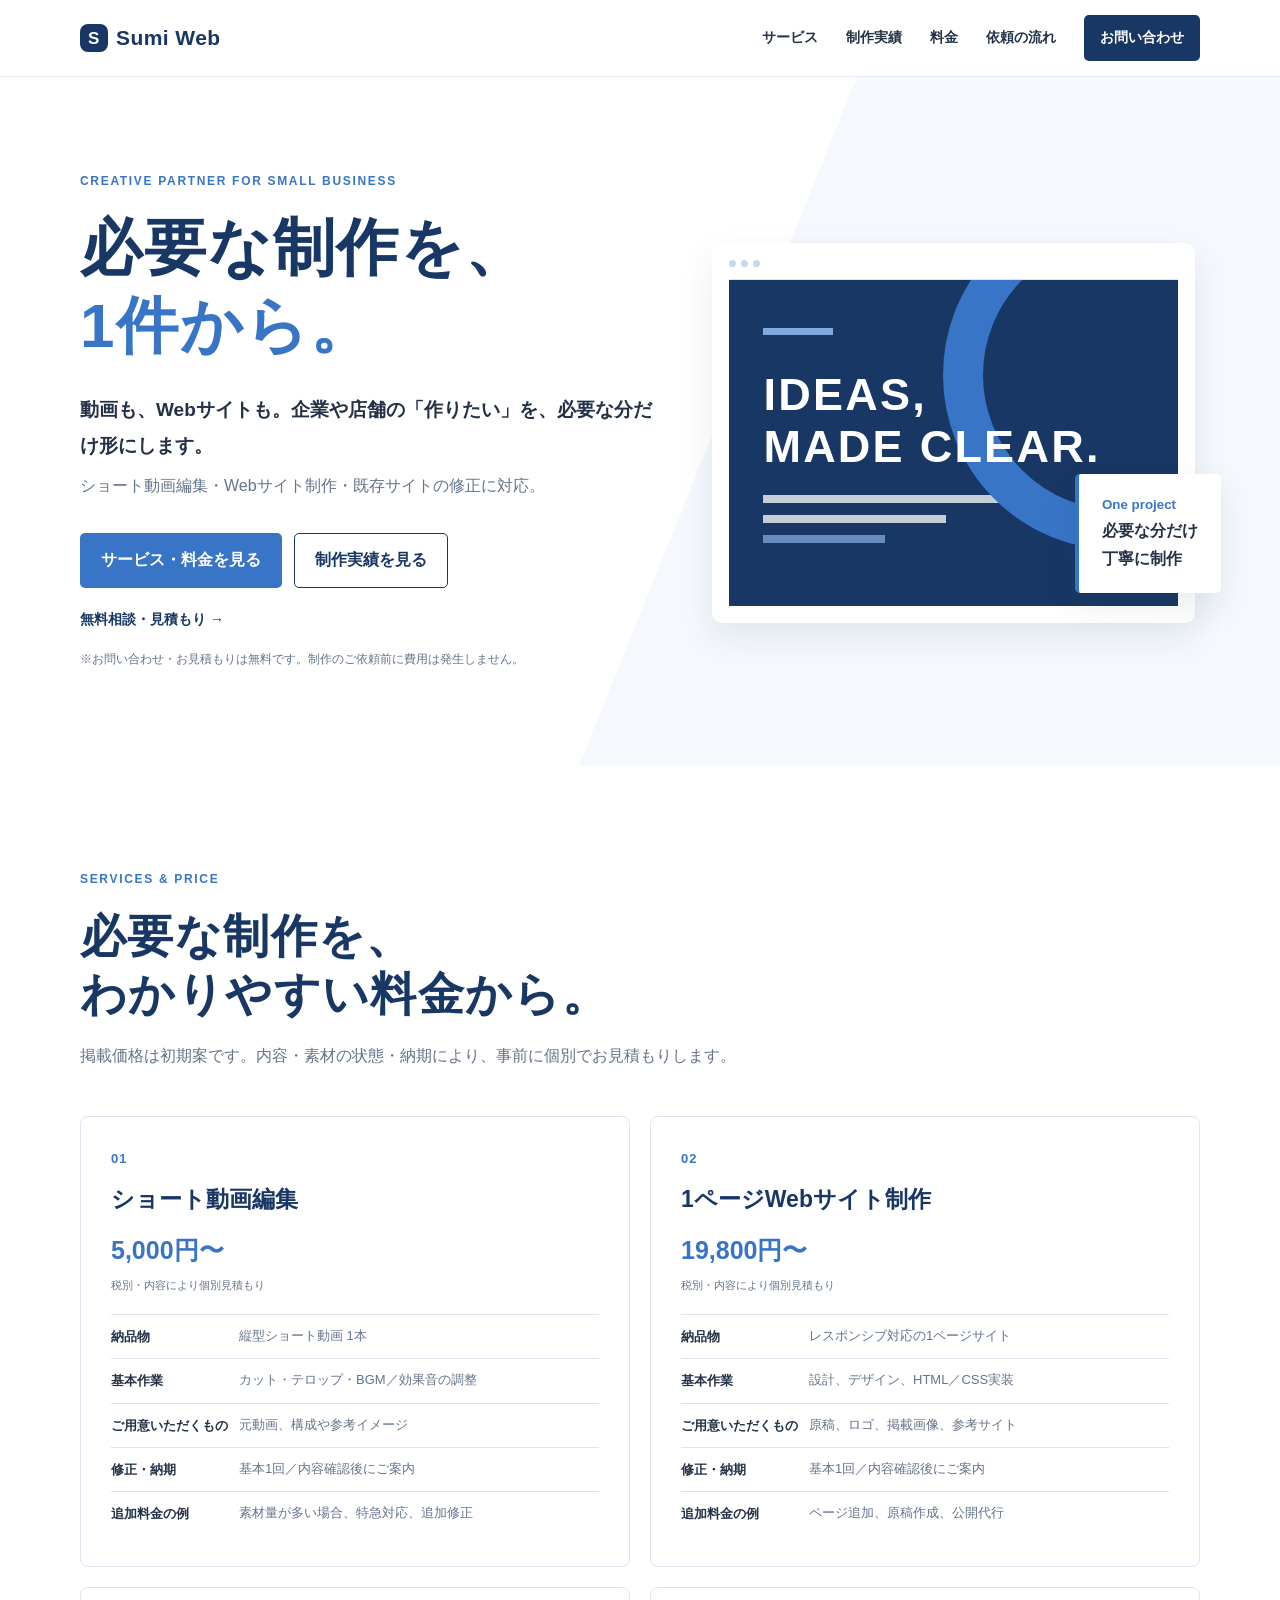
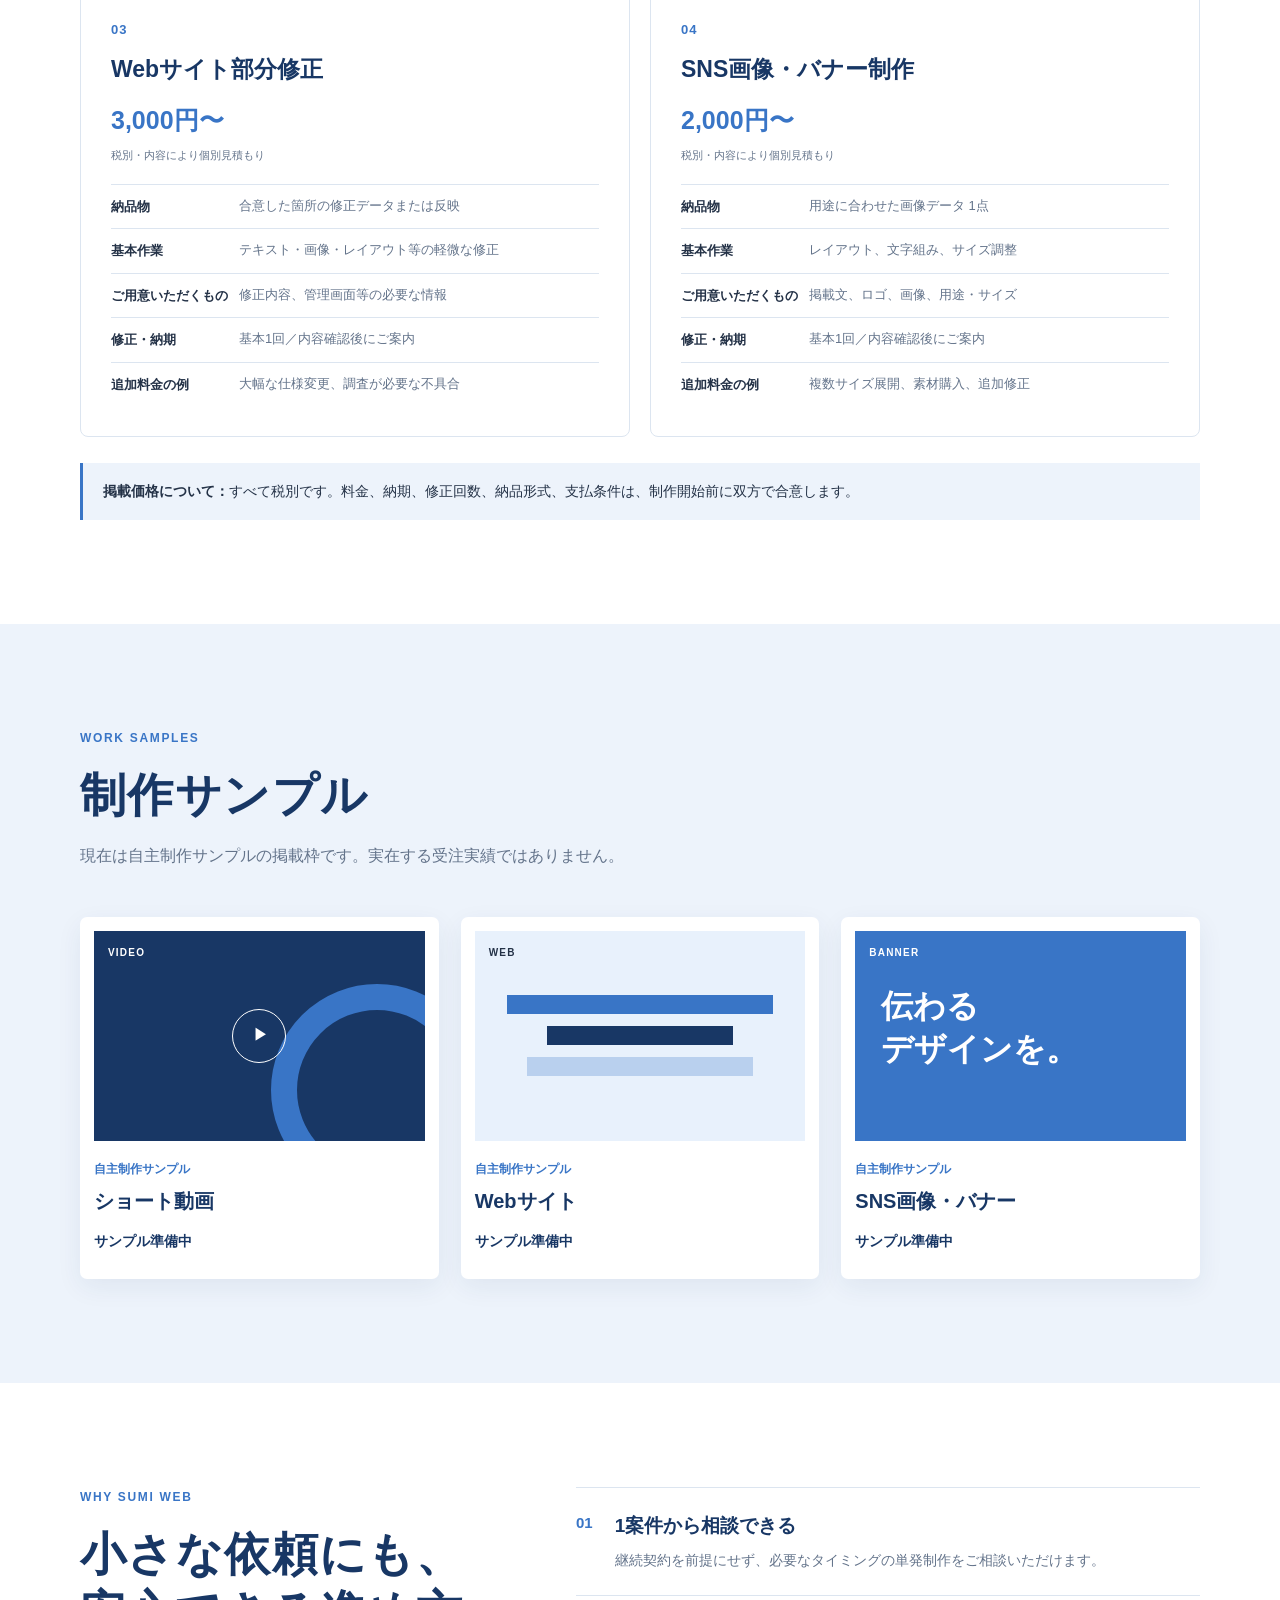
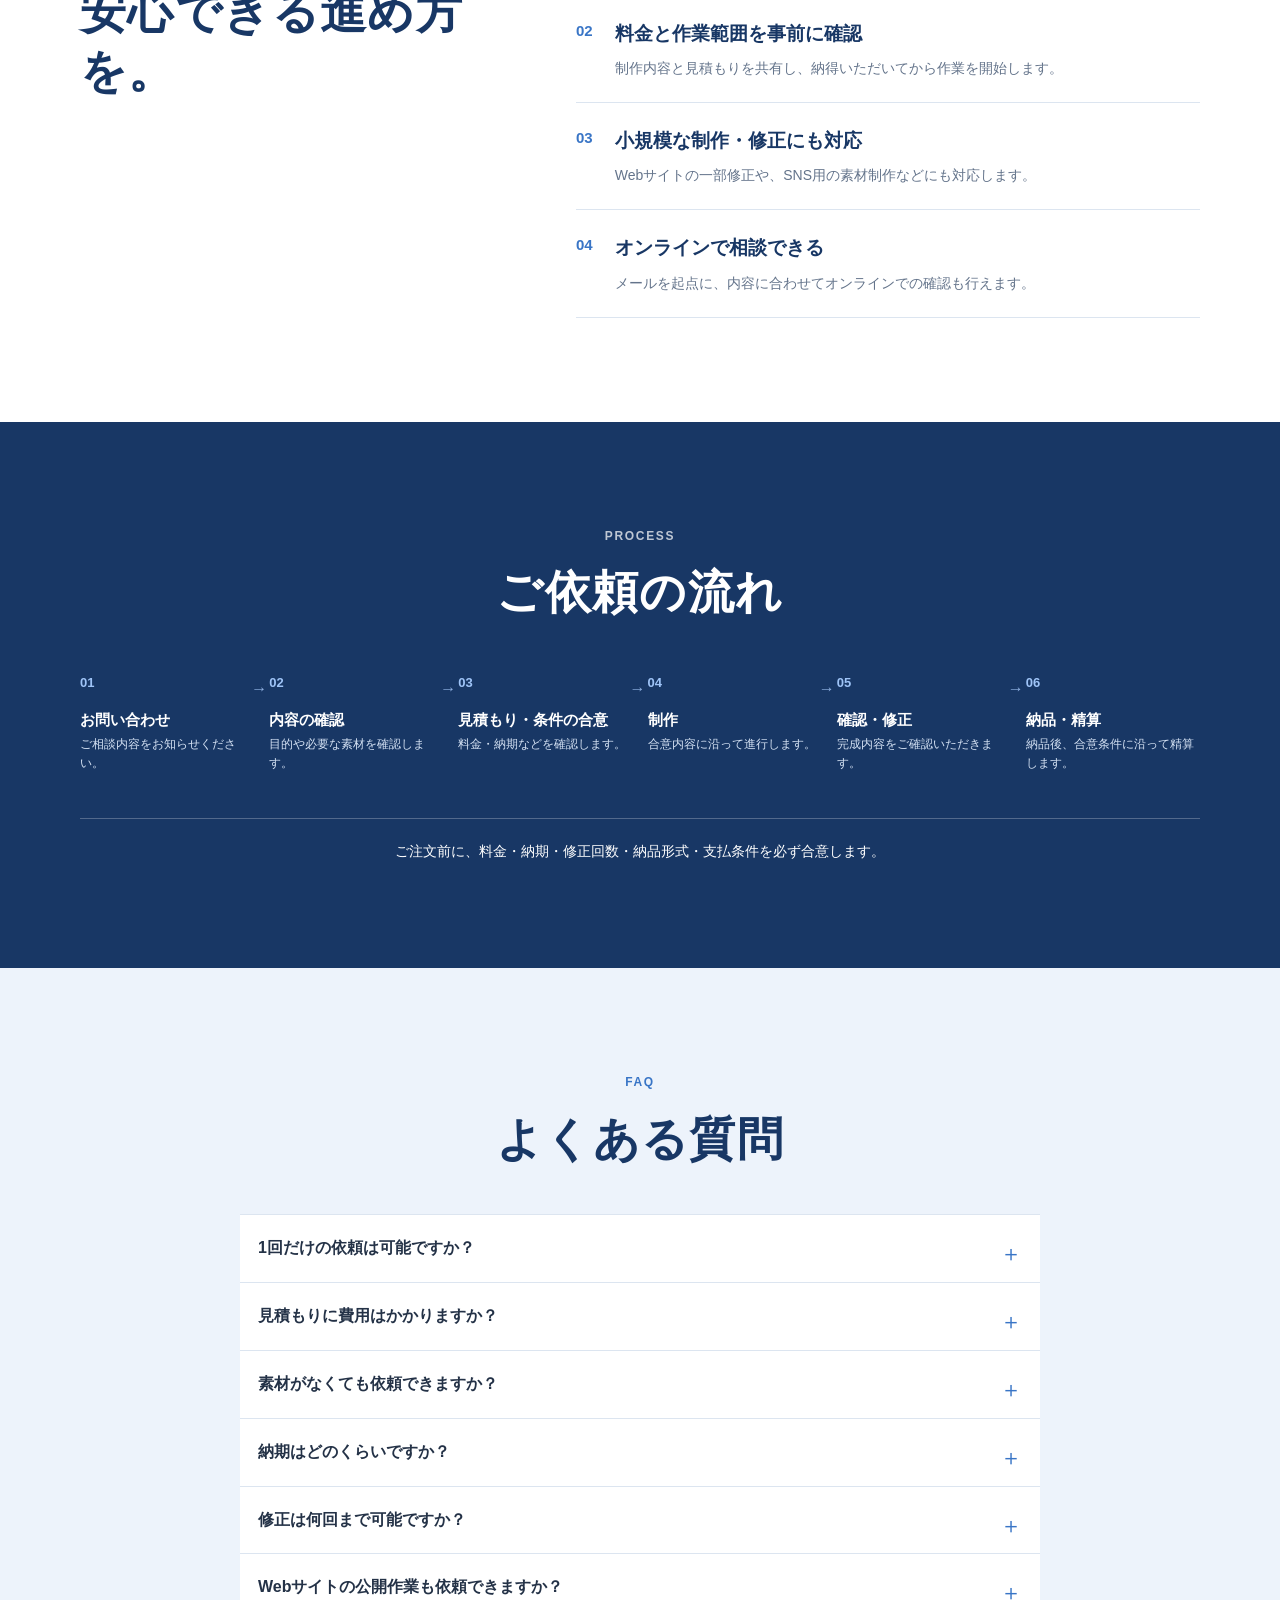
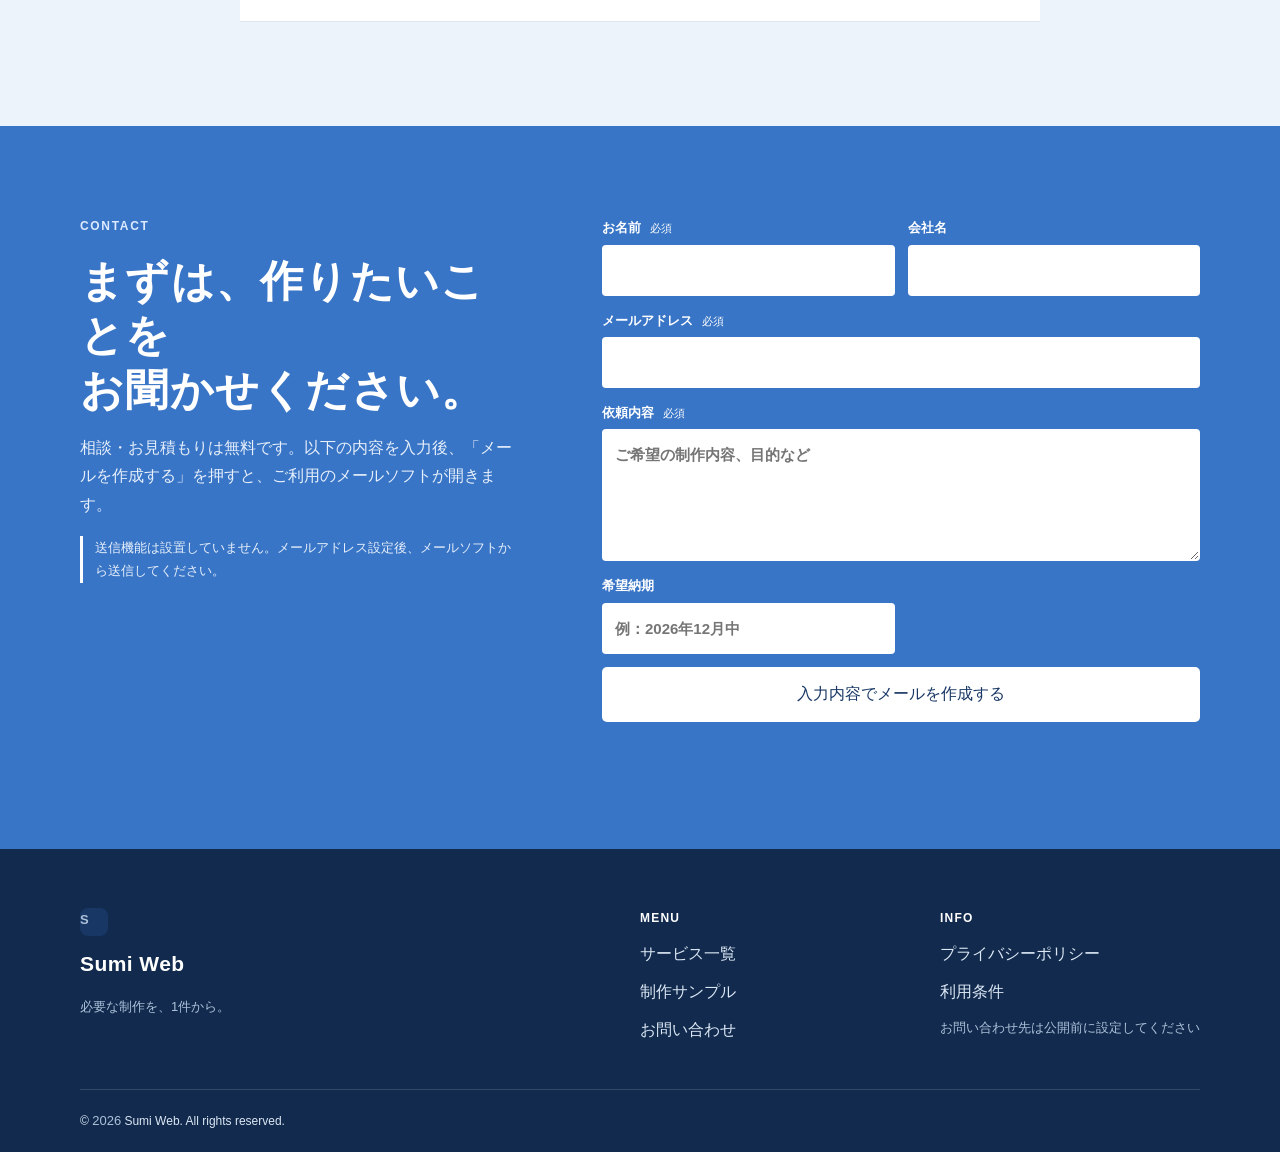
==== index.html @ 521a7f89 "Add files via upload" ====
<!doctype html>
<html lang="ja">
<head>
  <meta charset="utf-8">
  <meta name="viewport" content="width=device-width, initial-scale=1">
  <meta name="description" content="Sumi Webは、ショート動画編集、Webサイト制作、既存サイト修正を1件から承る制作パートナーです。相談・見積もりは無料です。">
  <meta name="theme-color" content="#183765">
  <meta property="og:title" content="Sumi Web｜必要な制作を、1件から。">
  <meta property="og:description" content="動画も、Webサイトも。必要な分だけ、わかりやすく制作します。">
  <meta property="og:type" content="website">
  <meta property="og:locale" content="ja_JP">
  <meta name="twitter:card" content="summary">
  <title>Sumi Web｜ショート動画編集・Webサイト制作</title>
  <link rel="icon" href="assets/images/favicon.svg" type="image/svg+xml">
  <link rel="stylesheet" href="assets/css/style.css">
</head>
<body>
  <a class="skip-link" href="#main">本文へ移動</a>
  <header class="site-header" id="top">
    <div class="container nav-wrap">
      <a class="logo" href="#top" aria-label="Sumi Web トップへ"><span aria-hidden="true">S</span>Sumi Web</a>
      <button class="menu-button" type="button" aria-expanded="false" aria-controls="site-nav"><span></span><span></span><span></span><b>メニュー</b></button>
      <nav id="site-nav" class="site-nav" aria-label="メインナビゲーション">
        <a href="#services">サービス</a><a href="#works">制作実績</a><a href="#pricing">料金</a><a href="#flow">依頼の流れ</a>
        <a class="nav-contact" href="#contact">お問い合わせ</a>
      </nav>
    </div>
  </header>
  <main id="main">
    <section class="hero">
      <div class="container hero-grid">
        <div class="hero-copy"><p class="eyebrow">CREATIVE PARTNER FOR SMALL BUSINESS</p><h1>必要な制作を、<br><em>1件から。</em></h1><p class="lead">動画も、Webサイトも。企業や店舗の「作りたい」を、必要な分だけ形にします。</p><p class="sublead">ショート動画編集・Webサイト制作・既存サイトの修正に対応。</p><div class="hero-actions"><a class="button button-primary" href="#services">サービス・料金を見る</a><a class="button button-outline" href="#works">制作実績を見る</a></div><a class="text-link" href="#contact">無料相談・見積もり <span aria-hidden="true">→</span></a><p class="note">※お問い合わせ・お見積もりは無料です。制作のご依頼前に費用は発生しません。</p></div>
        <div class="hero-visual" aria-hidden="true"><div class="visual-window"><div class="window-bar"><i></i><i></i><i></i></div><div class="visual-content"><span></span><strong>IDEAS,<br>MADE CLEAR.</strong><b></b><b></b><b></b></div></div><div class="float-card"><small>One project</small><strong>必要な分だけ<br>丁寧に制作</strong></div></div>
      </div>
    </section>
    <section class="section" id="services"><div class="container"><div class="section-head"><p class="eyebrow">SERVICES & PRICE</p><h2>必要な制作を、<br>わかりやすい料金から。</h2><p>掲載価格は初期案です。内容・素材の状態・納期により、事前に個別でお見積もりします。</p></div>
      <div class="service-grid">
        <article class="service-card"><p class="number">01</p><h3>ショート動画編集</h3><p class="price">5,000円〜<small>税別・内容により個別見積もり</small></p><dl><div><dt>納品物</dt><dd>縦型ショート動画 1本</dd></div><div><dt>基本作業</dt><dd>カット・テロップ・BGM／効果音の調整</dd></div><div><dt>ご用意いただくもの</dt><dd>元動画、構成や参考イメージ</dd></div><div><dt>修正・納期</dt><dd>基本1回／内容確認後にご案内</dd></div><div><dt>追加料金の例</dt><dd>素材量が多い場合、特急対応、追加修正</dd></div></dl></article>
        <article class="service-card"><p class="number">02</p><h3>1ページWebサイト制作</h3><p class="price">19,800円〜<small>税別・内容により個別見積もり</small></p><dl><div><dt>納品物</dt><dd>レスポンシブ対応の1ページサイト</dd></div><div><dt>基本作業</dt><dd>設計、デザイン、HTML／CSS実装</dd></div><div><dt>ご用意いただくもの</dt><dd>原稿、ロゴ、掲載画像、参考サイト</dd></div><div><dt>修正・納期</dt><dd>基本1回／内容確認後にご案内</dd></div><div><dt>追加料金の例</dt><dd>ページ追加、原稿作成、公開代行</dd></div></dl></article>
        <article class="service-card"><p class="number">03</p><h3>Webサイト部分修正</h3><p class="price">3,000円〜<small>税別・内容により個別見積もり</small></p><dl><div><dt>納品物</dt><dd>合意した箇所の修正データまたは反映</dd></div><div><dt>基本作業</dt><dd>テキスト・画像・レイアウト等の軽微な修正</dd></div><div><dt>ご用意いただくもの</dt><dd>修正内容、管理画面等の必要な情報</dd></div><div><dt>修正・納期</dt><dd>基本1回／内容確認後にご案内</dd></div><div><dt>追加料金の例</dt><dd>大幅な仕様変更、調査が必要な不具合</dd></div></dl></article>
        <article class="service-card"><p class="number">04</p><h3>SNS画像・バナー制作</h3><p class="price">2,000円〜<small>税別・内容により個別見積もり</small></p><dl><div><dt>納品物</dt><dd>用途に合わせた画像データ 1点</dd></div><div><dt>基本作業</dt><dd>レイアウト、文字組み、サイズ調整</dd></div><div><dt>ご用意いただくもの</dt><dd>掲載文、ロゴ、画像、用途・サイズ</dd></div><div><dt>修正・納期</dt><dd>基本1回／内容確認後にご案内</dd></div><div><dt>追加料金の例</dt><dd>複数サイズ展開、素材購入、追加修正</dd></div></dl></article>
      </div><p class="pricing-note" id="pricing"><strong>掲載価格について：</strong>すべて税別です。料金、納期、修正回数、納品形式、支払条件は、制作開始前に双方で合意します。</p>
    </div></section>
    <section class="section muted" id="works"><div class="container"><div class="section-head"><p class="eyebrow">WORK SAMPLES</p><h2>制作サンプル</h2><p>現在は自主制作サンプルの掲載枠です。実在する受注実績ではありません。</p></div><div class="works-grid"><article class="work-card"><div class="sample visual-video"><span>VIDEO</span><i>▶</i></div><p>自主制作サンプル</p><h3>ショート動画</h3><span class="text-link">サンプル準備中</span></article><article class="work-card"><div class="sample visual-web"><span>WEB</span><i></i><i></i><i></i></div><p>自主制作サンプル</p><h3>Webサイト</h3><span class="text-link">サンプル準備中</span></article><article class="work-card"><div class="sample visual-banner"><span>BANNER</span><b>伝わる<br>デザインを。</b></div><p>自主制作サンプル</p><h3>SNS画像・バナー</h3><span class="text-link">サンプル準備中</span></article></div></div></section>
    <section class="section"><div class="container reason-layout"><div class="section-head"><p class="eyebrow">WHY SUMI WEB</p><h2>小さな依頼にも、<br>安心できる進め方を。</h2></div><div class="reason-list"><article><b>01</b><div><h3>1案件から相談できる</h3><p>継続契約を前提にせず、必要なタイミングの単発制作をご相談いただけます。</p></div></article><article><b>02</b><div><h3>料金と作業範囲を事前に確認</h3><p>制作内容と見積もりを共有し、納得いただいてから作業を開始します。</p></div></article><article><b>03</b><div><h3>小規模な制作・修正にも対応</h3><p>Webサイトの一部修正や、SNS用の素材制作などにも対応します。</p></div></article><article><b>04</b><div><h3>オンラインで相談できる</h3><p>メールを起点に、内容に合わせてオンラインでの確認も行えます。</p></div></article></div></div></section>
    <section class="section flow-section" id="flow"><div class="container"><div class="section-head center"><p class="eyebrow">PROCESS</p><h2>ご依頼の流れ</h2></div><ol class="flow-list"><li><b>01</b><h3>お問い合わせ</h3><p>ご相談内容をお知らせください。</p></li><li><b>02</b><h3>内容の確認</h3><p>目的や必要な素材を確認します。</p></li><li><b>03</b><h3>見積もり・条件の合意</h3><p>料金・納期などを確認します。</p></li><li><b>04</b><h3>制作</h3><p>合意内容に沿って進行します。</p></li><li><b>05</b><h3>確認・修正</h3><p>完成内容をご確認いただきます。</p></li><li><b>06</b><h3>納品・精算</h3><p>納品後、合意条件に沿って精算します。</p></li></ol><p class="flow-note">ご注文前に、料金・納期・修正回数・納品形式・支払条件を必ず合意します。</p></div></section>
    <section class="section faq-section"><div class="container narrow"><div class="section-head center"><p class="eyebrow">FAQ</p><h2>よくある質問</h2></div><div class="faq-list"><details><summary>1回だけの依頼は可能ですか？</summary><p>はい。必要な制作を1案件からご相談いただけます。</p></details><details><summary>見積もりに費用はかかりますか？</summary><p>お問い合わせとお見積もりは無料です。制作をご依頼いただく前に費用は発生しません。</p></details><details><summary>素材がなくても依頼できますか？</summary><p>まずはご相談ください。必要な素材や進め方を確認し、対応可否をご案内します。</p></details><details><summary>納期はどのくらいですか？</summary><p>内容、素材の準備状況、確認・修正の回数により異なります。お見積もり時に目安をご案内します。</p></details><details><summary>修正は何回まで可能ですか？</summary><p>各サービスの基本修正は1回を目安としています。詳細は制作開始前に合意し、追加修正は内容によりお見積もりします。</p></details><details><summary>Webサイトの公開作業も依頼できますか？</summary><p>公開先や作業内容によって対応可否が異なります。ご希望の公開環境を添えてご相談ください。</p></details></div></div></section>
    <section class="contact" id="contact"><div class="container contact-grid"><div><p class="eyebrow">CONTACT</p><h2>まずは、作りたいことを<br>お聞かせください。</h2><p>相談・お見積もりは無料です。以下の内容を入力後、「メールを作成する」を押すと、ご利用のメールソフトが開きます。</p><p class="contact-status" id="contact-status">送信機能は設置していません。メールアドレス設定後、メールソフトから送信してください。</p></div><form id="contact-form" novalidate><label>お名前 <span>必須</span><input name="name" autocomplete="name" required></label><label>会社名 <input name="company" autocomplete="organization"></label><label>メールアドレス <span>必須</span><input name="email" type="email" autocomplete="email" required></label><label>依頼内容 <span>必須</span><textarea name="request" rows="4" required placeholder="ご希望の制作内容、目的など"></textarea></label><label>希望納期 <input name="deadline" placeholder="例：2026年12月中"></label><button class="button button-light" type="submit">入力内容でメールを作成する</button><p class="form-message" id="form-message" aria-live="polite"></p></form></div></section>
  </main>
  <footer class="site-footer"><div class="container footer-grid"><div><a class="logo" href="#top"><span aria-hidden="true">S</span>Sumi Web</a><p>必要な制作を、1件から。</p></div><div><h2>MENU</h2><a href="#services">サービス一覧</a><a href="#works">制作サンプル</a><a href="#contact">お問い合わせ</a></div><div><h2>INFO</h2><a href="privacy.html">プライバシーポリシー</a><a href="terms.html">利用条件</a><span>お問い合わせ先は公開前に設定してください</span></div></div><div class="container copyright">© <span id="year"></span> Sumi Web. All rights reserved.</div></footer>
  <script src="assets/js/main.js"></script>
</body></html>
---- assets/css/style.css ----
:root{--navy:#183765;--blue:#3975c6;--pale:#edf3fb;--ink:#243247;--muted:#64748b;--line:#dce5f0;--white:#fff;--shadow:0 14px 35px rgba(24,55,101,.09)}*{box-sizing:border-box}html{scroll-behavior:smooth}body{margin:0;color:var(--ink);background:#fff;font-family:-apple-system,BlinkMacSystemFont,"Segoe UI","Hiragino Kaku Gothic ProN","Yu Gothic",Meiryo,sans-serif;font-size:16px;line-height:1.8}.container{width:min(1120px,calc(100% - 48px));margin:auto}.narrow{width:min(800px,calc(100% - 48px))}a{color:inherit;text-decoration:none}a:focus-visible,button:focus-visible,input:focus-visible,textarea:focus-visible,summary:focus-visible{outline:3px solid #77a7e5;outline-offset:3px}.skip-link{position:absolute;left:-999px;top:10px;background:#fff;padding:10px;z-index:10}.skip-link:focus{left:10px}.site-header{position:sticky;z-index:8;top:0;background:rgba(255,255,255,.96);border-bottom:1px solid rgba(220,229,240,.8);backdrop-filter:blur(8px)}.nav-wrap{height:76px;display:flex;align-items:center;justify-content:space-between}.logo{font-size:21px;font-weight:800;letter-spacing:.02em;color:var(--navy);display:flex;gap:8px;align-items:center}.logo span{display:inline-grid;place-items:center;width:28px;height:28px;border-radius:8px;background:var(--navy);color:#fff;font-size:17px}.site-nav{display:flex;align-items:center;gap:28px;font-size:14px;font-weight:700}.site-nav a:not(.nav-contact):hover,.text-link:hover{color:var(--blue)}.nav-contact{color:#fff;background:var(--navy);padding:10px 16px;border-radius:5px}.menu-button{display:none;border:0;background:transparent;color:var(--navy);font-weight:700}.hero{overflow:hidden;background:linear-gradient(112deg,#fff 0%,#fff 55%,#f5f8fd 55%);padding:94px 0 80px}.hero-grid{display:grid;grid-template-columns:1.08fr .92fr;gap:60px;align-items:center}.eyebrow{color:var(--blue);font-weight:800;letter-spacing:.14em;font-size:12px;margin:0 0 16px}.hero h1,.section-head h2,.contact h2{font-size:clamp(38px,5vw,62px);line-height:1.27;letter-spacing:.03em;margin:0;color:var(--navy)}.hero h1 em{font-style:normal;color:var(--blue)}.lead{font-size:19px;font-weight:700;line-height:1.9;margin:26px 0 8px}.sublead{color:var(--muted);margin:0}.hero-actions{display:flex;flex-wrap:wrap;gap:12px;margin:32px 0 17px}.button{display:inline-flex;justify-content:center;align-items:center;min-height:52px;padding:12px 20px;border:1px solid transparent;border-radius:5px;font-weight:800;transition:.2s}.button:hover{transform:translateY(-2px)}.button-primary{color:#fff;background:var(--blue)}.button-outline{border-color:var(--navy);color:var(--navy);background:#fff}.text-link{font-weight:800;color:var(--navy);font-size:14px}.note{color:var(--muted);font-size:12px;margin:15px 0}.hero-visual{position:relative;min-height:390px}.visual-window{position:absolute;inset:10px 5px 0 0;border-radius:10px;background:#fff;box-shadow:var(--shadow);padding:17px}.window-bar{height:20px;display:flex;gap:5px;border-bottom:1px solid var(--line)}.window-bar i{width:7px;height:7px;border-radius:50%;background:#c8d7ed}.visual-content{height:calc(100% - 20px);padding:48px 34px;background:var(--navy);position:relative;overflow:hidden}.visual-content:after{content:"";position:absolute;width:270px;height:270px;border:40px solid #3975c6;border-radius:50%;right:-115px;top:-80px}.visual-content span{display:block;width:70px;height:7px;background:#80a9df;margin-bottom:34px}.visual-content strong{position:relative;z-index:1;color:white;font-size:clamp(29px,4vw,45px);line-height:1.15;letter-spacing:.05em}.visual-content b{display:block;width:70%;height:8px;background:#fff;opacity:.75;margin-top:22px}.visual-content b+ b{width:48%;margin-top:12px}.visual-content b+b+b{width:32%;background:#80a9df}.float-card{position:absolute;right:-21px;bottom:30px;background:#fff;padding:19px 23px;box-shadow:var(--shadow);border-radius:5px;border-left:4px solid var(--blue)}.float-card small{display:block;color:var(--blue);font-weight:bold}.float-card strong{font-size:16px;line-height:1.6}.section{padding:104px 0}.muted,.faq-section{background:var(--pale)}.section-head{max-width:700px;margin-bottom:46px}.section-head h2{font-size:clamp(30px,4vw,46px)}.section-head>p:last-child{color:var(--muted);margin:18px 0 0}.center{text-align:center;margin-left:auto;margin-right:auto}.service-grid{display:grid;grid-template-columns:repeat(2,1fr);gap:20px}.service-card{border:1px solid var(--line);border-radius:8px;padding:30px;background:#fff}.number{color:var(--blue);font-size:13px;font-weight:800;letter-spacing:.08em;margin:0}.service-card h3{font-size:23px;color:var(--navy);margin:8px 0}.price{color:var(--blue);font-size:25px;font-weight:800;margin:0 0 20px}.price small{display:block;color:var(--muted);font-size:11px;font-weight:400;line-height:1.5;margin-top:4px}.service-card dl{margin:0}.service-card dl div{display:grid;grid-template-columns:118px 1fr;gap:10px;border-top:1px solid var(--line);padding:10px 0}.service-card dt{font-size:13px;font-weight:800}.service-card dd{margin:0;font-size:13px;color:var(--muted);line-height:1.65}.pricing-note{margin:26px 0 0;padding:16px 20px;background:var(--pale);border-left:3px solid var(--blue);font-size:14px}.works-grid{display:grid;grid-template-columns:repeat(3,1fr);gap:22px}.work-card{background:#fff;padding:14px 14px 23px;box-shadow:0 8px 26px rgba(24,55,101,.07);border-radius:7px}.sample{height:210px;position:relative;overflow:hidden;display:grid;place-items:center;margin-bottom:18px}.sample span{position:absolute;top:13px;left:14px;font-size:10px;letter-spacing:.12em;font-weight:bold}.visual-video{background:#183765;color:#fff}.visual-video:before{content:"";width:160px;height:160px;border:26px solid #3975c6;border-radius:50%;position:absolute;right:-58px;bottom:-55px}.visual-video i{position:relative;font-style:normal;width:54px;height:54px;border:1px solid white;border-radius:50%;display:grid;place-items:center;padding-left:3px}.visual-web{background:#e8f1fc;align-content:center;gap:12px;padding:40px 32px}.visual-web i{height:19px;background:#3975c6;width:100%}.visual-web i+i{width:70%;background:#183765}.visual-web i+i+i{width:85%;background:#b9d0ee}.visual-banner{background:#3975c6;color:white;display:block;padding:54px 26px}.visual-banner b{font-size:32px;line-height:1.35}.work-card>p{font-size:12px;color:var(--blue);font-weight:bold;margin:0}.work-card h3{margin:3px 0 8px;color:var(--navy);font-size:20px}.reason-layout{display:grid;grid-template-columns:.8fr 1.2fr;gap:80px}.reason-list article{display:flex;gap:22px;padding:21px 0;border-top:1px solid var(--line)}.reason-list article:last-child{border-bottom:1px solid var(--line)}.reason-list b{font-size:15px;color:var(--blue)}.reason-list h3{color:var(--navy);margin:0;font-size:19px}.reason-list p{color:var(--muted);font-size:14px;margin:5px 0 0}.flow-section{background:var(--navy);color:#fff}.flow-section .section-head h2,.flow-section .eyebrow{color:#fff}.flow-section .eyebrow{opacity:.72}.flow-list{list-style:none;margin:0;padding:0;display:grid;grid-template-columns:repeat(6,1fr);gap:15px}.flow-list li{position:relative}.flow-list li:not(:last-child):after{content:"→";position:absolute;right:-13px;top:7px;color:#8eafe0}.flow-list b{color:#9fc4f7;font-size:13px}.flow-list h3{font-size:15px;margin:9px 0 2px}.flow-list p{font-size:12px;line-height:1.65;color:#d5e2f4;margin:0}.flow-note{text-align:center;border-top:1px solid rgba(255,255,255,.25);margin:44px 0 0;padding-top:20px;font-size:14px}.faq-list{border-top:1px solid var(--line)}details{border-bottom:1px solid var(--line);background:#fff}summary{padding:19px 48px 19px 18px;font-weight:800;cursor:pointer;position:relative;list-style:none}summary::-webkit-details-marker{display:none}summary:after{content:"＋";position:absolute;right:18px;color:var(--blue);font-size:22px;font-weight:400}details[open] summary:after{content:"−"}.faq-list p{margin:0;padding:0 18px 19px;color:var(--muted);font-size:14px}.contact{background:var(--blue);color:#fff;padding:90px 0}.contact-grid{display:grid;grid-template-columns:.85fr 1.15fr;gap:80px}.contact .eyebrow{color:#dceaff}.contact h2{color:#fff;font-size:clamp(29px,3.8vw,43px)}.contact p:not(.eyebrow):not(.form-message){color:#e6effb}.contact-status{font-size:13px;border-left:3px solid white;padding-left:12px}.contact form{display:grid;grid-template-columns:1fr 1fr;gap:13px}.contact label{font-size:13px;font-weight:800}.contact label:nth-of-type(3),.contact label:nth-of-type(4){grid-column:span 2}.contact label span{font-size:11px;font-weight:400;margin-left:5px}.contact input,.contact textarea{display:block;width:100%;margin-top:5px;border:1px solid transparent;border-radius:4px;padding:11px 12px;font:inherit;font-size:15px;color:var(--ink)}.contact textarea{resize:vertical}.button-light{grid-column:span 2;background:#fff;color:var(--navy);cursor:pointer;font:inherit}.form-message{grid-column:span 2;margin:0;font-size:13px;color:#fff;min-height:24px}.site-footer{background:#112a4d;color:#dbe7f4;padding:50px 0 0}.footer-grid{display:grid;grid-template-columns:2fr 1fr 1fr;gap:40px}.site-footer .logo{color:#fff}.site-footer p,.site-footer span{font-size:13px;color:#adc1d9}.footer-grid h2{font-size:12px;letter-spacing:.1em;color:#fff}.footer-grid a,.footer-grid span{display:block;margin:9px 0}.footer-grid a:hover{text-decoration:underline}.copyright{border-top:1px solid rgba(255,255,255,.15);font-size:12px;margin-top:36px;padding:19px 0}.legal{padding:86px 0 110px}.legal h1{font-size:42px;color:var(--navy);margin:0 0 28px}.legal h2{font-size:21px;color:var(--navy);border-top:1px solid var(--line);padding-top:25px;margin-top:38px}.legal p{color:var(--muted)}
@media(max-width:760px){.container,.narrow{width:min(100% - 32px,1120px)}.nav-wrap{height:64px}.menu-button{display:flex;align-items:center;gap:4px;font-size:11px;padding:10px 0}.menu-button span{display:block;width:17px;height:2px;background:var(--navy)}.menu-button b{margin-left:5px}.site-nav{display:none;position:absolute;top:64px;left:0;width:100%;background:#fff;border-bottom:1px solid var(--line);padding:10px 16px 18px;box-shadow:0 10px 18px rgba(24,55,101,.08)}.site-nav.is-open{display:grid;gap:0}.site-nav a{padding:12px 5px}.nav-contact{text-align:center;margin-top:8px}.hero{padding:55px 0 58px;background:#fff}.hero-grid,.reason-layout,.contact-grid{grid-template-columns:1fr;gap:38px}.hero h1{font-size:40px}.lead{font-size:17px}.hero-visual{min-height:285px}.visual-content{padding:35px 24px}.float-card{right:0;bottom:8px}.section{padding:68px 0}.service-grid,.works-grid{grid-template-columns:1fr}.service-card{padding:24px 19px}.service-card dl div{grid-template-columns:104px 1fr}.sample{height:190px}.reason-list article{gap:16px}.flow-list{grid-template-columns:repeat(2,1fr);column-gap:28px;row-gap:20px}.flow-list li:not(:last-child):after{display:none}.flow-list li{border-top:1px solid rgba(255,255,255,.25);padding-top:10px}.flow-note{margin-top:30px}.contact{padding:64px 0}.contact form{grid-template-columns:1fr}.contact label,.contact label:nth-of-type(3),.contact label:nth-of-type(4),.button-light,.form-message{grid-column:span 1}.footer-grid{grid-template-columns:1fr;gap:22px}.site-footer{padding-top:38px}.legal{padding:60px 0 80px}.legal h1{font-size:33px}}
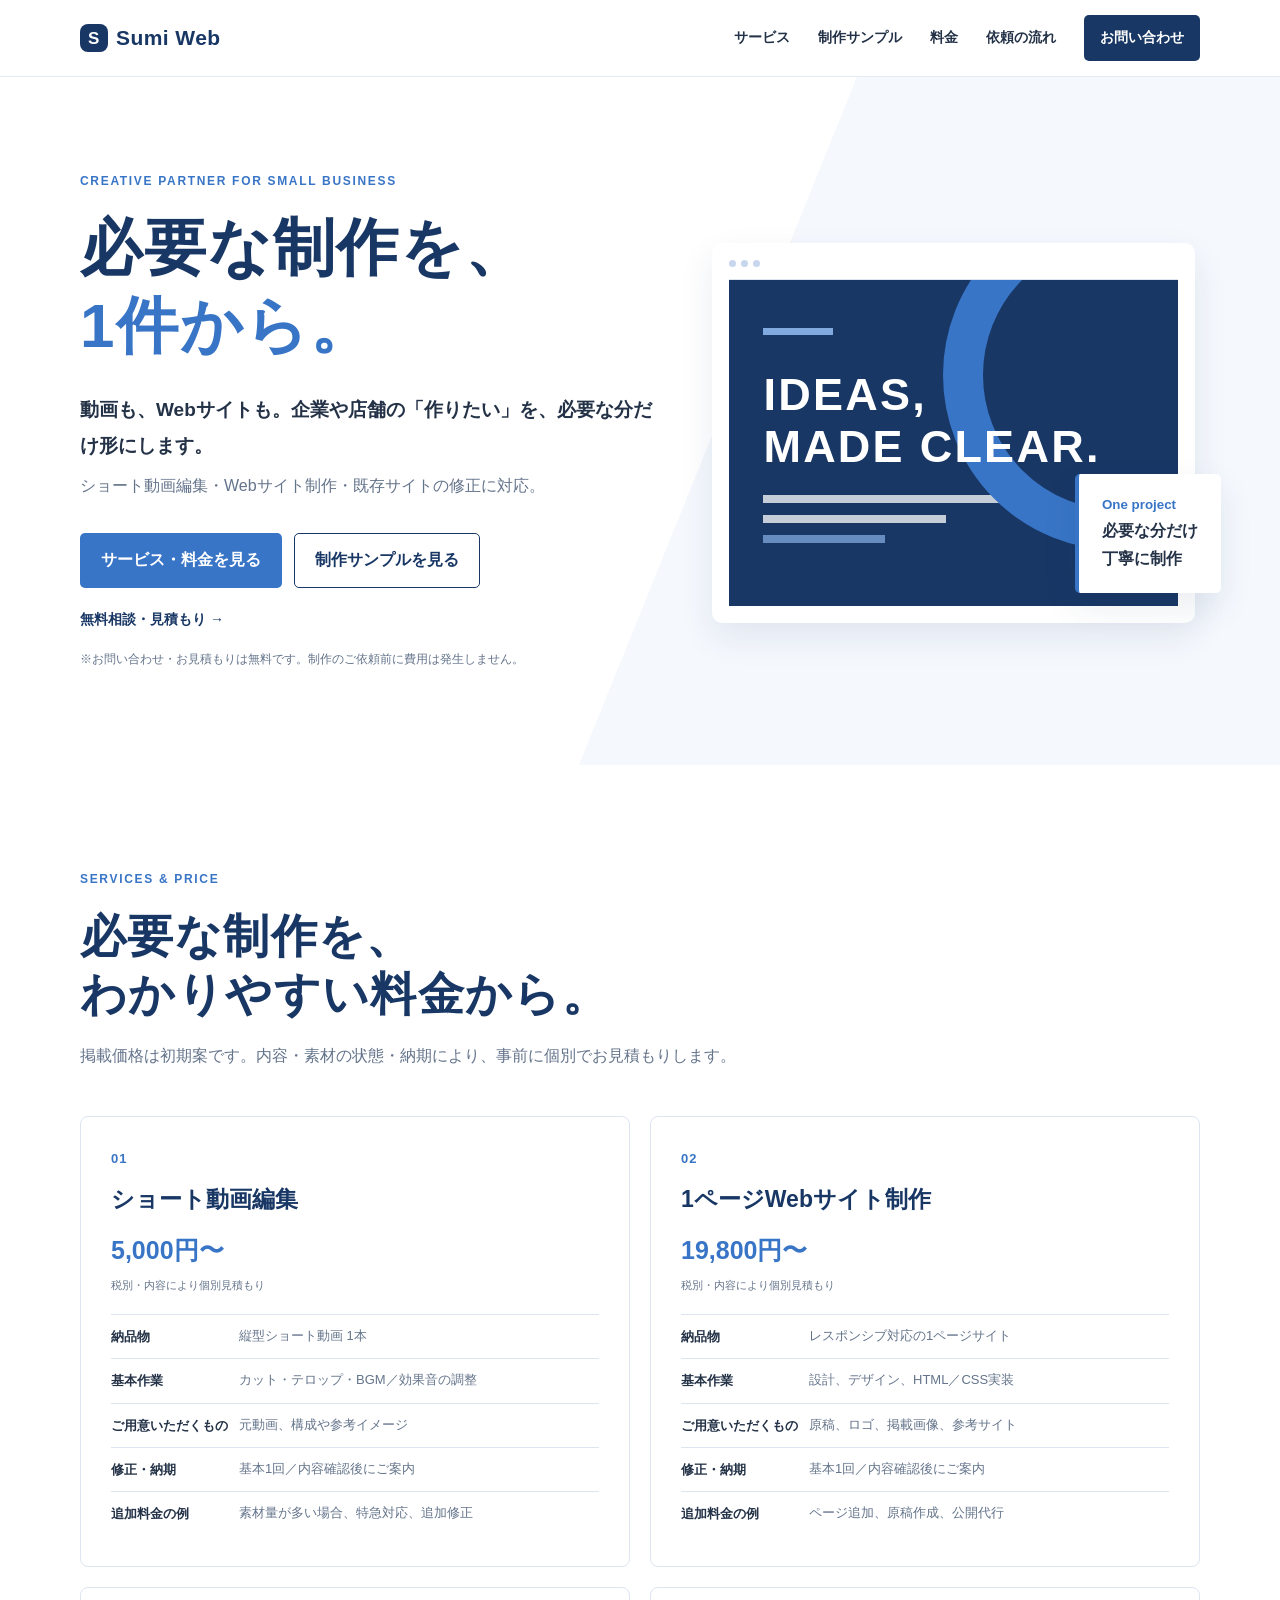
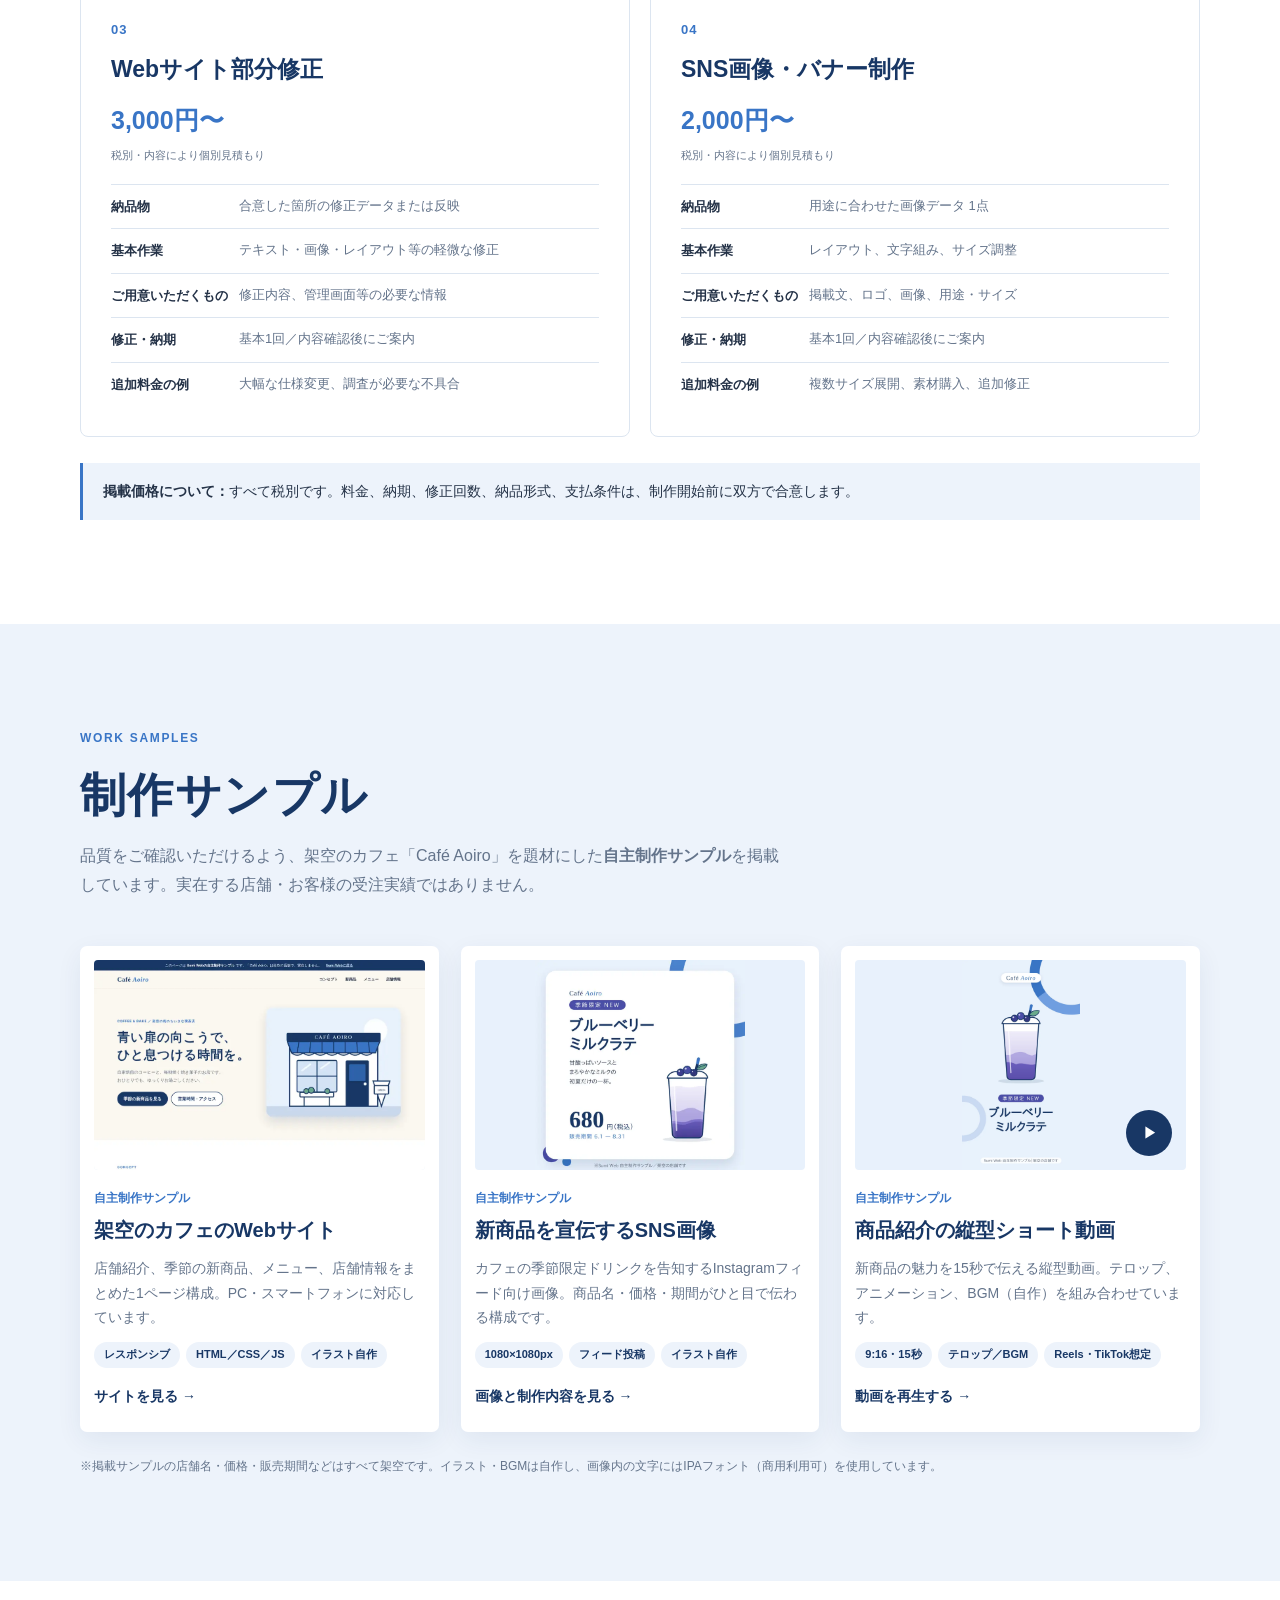
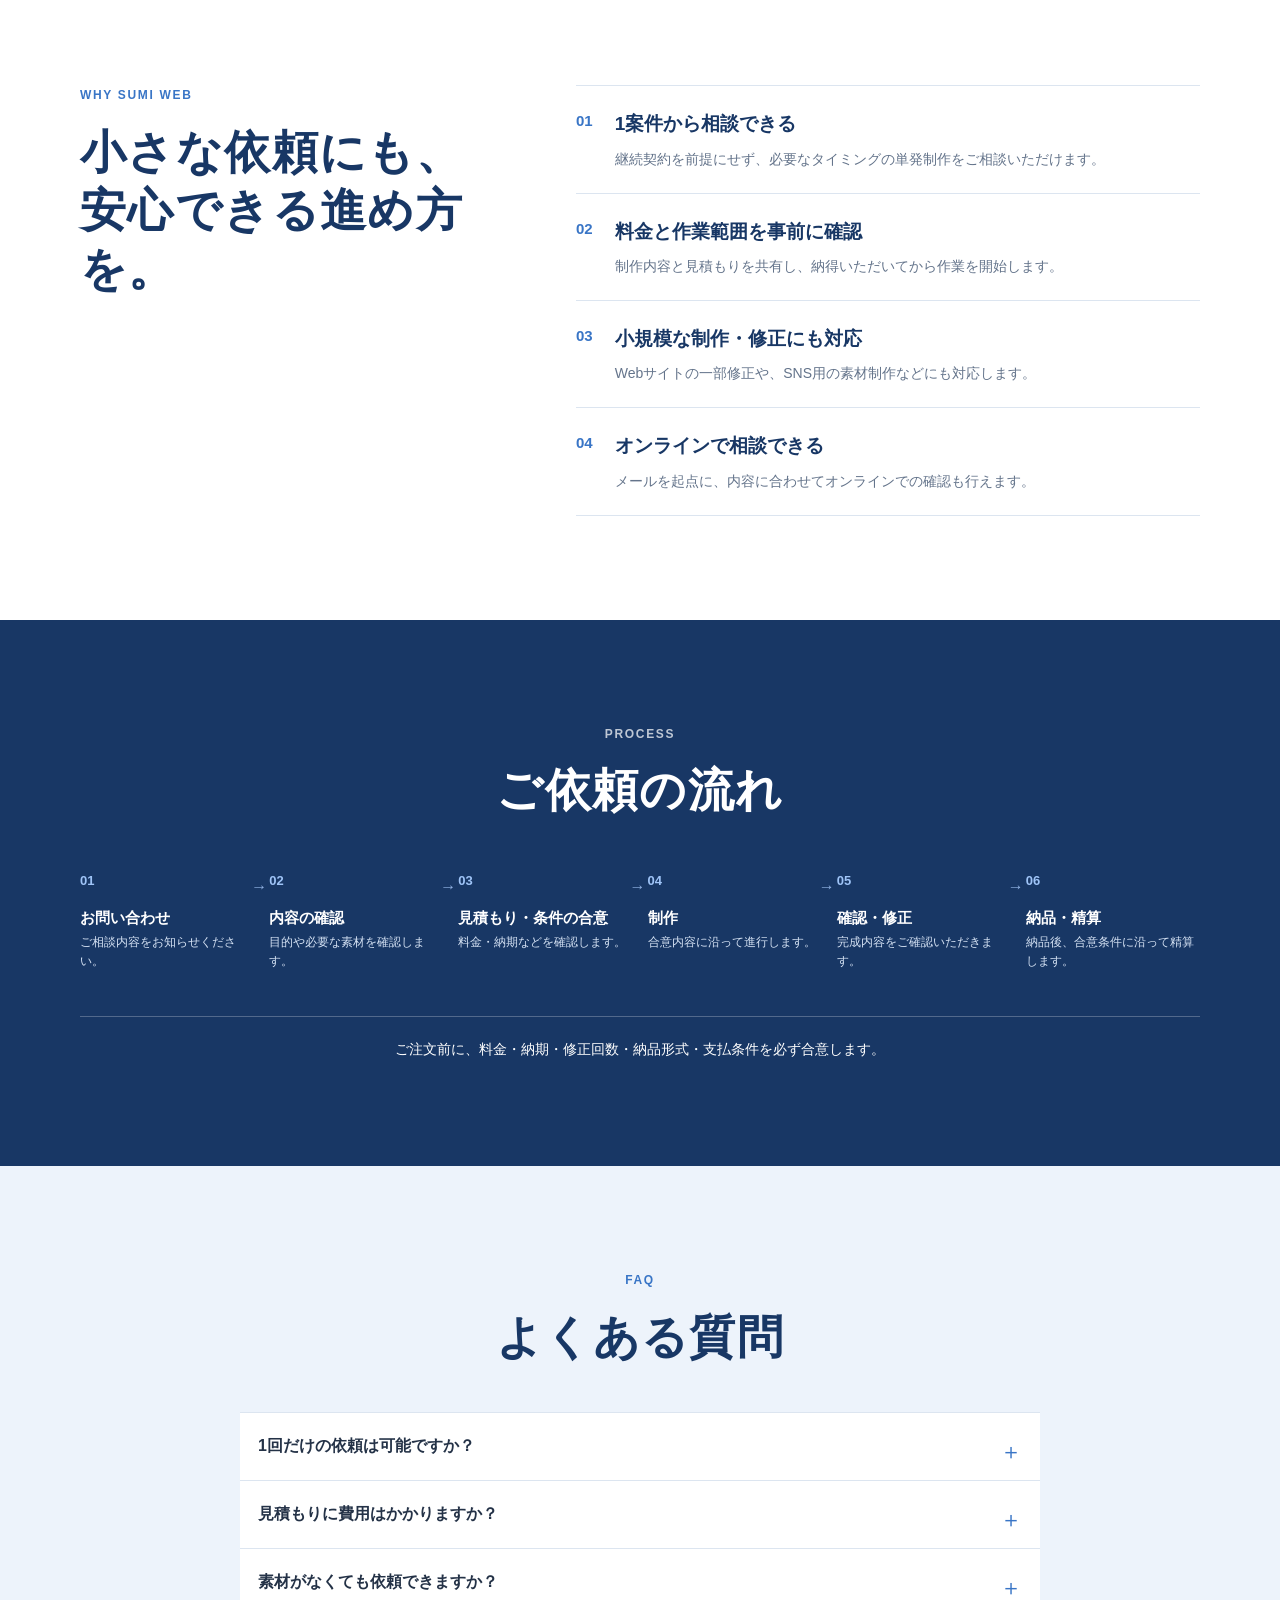
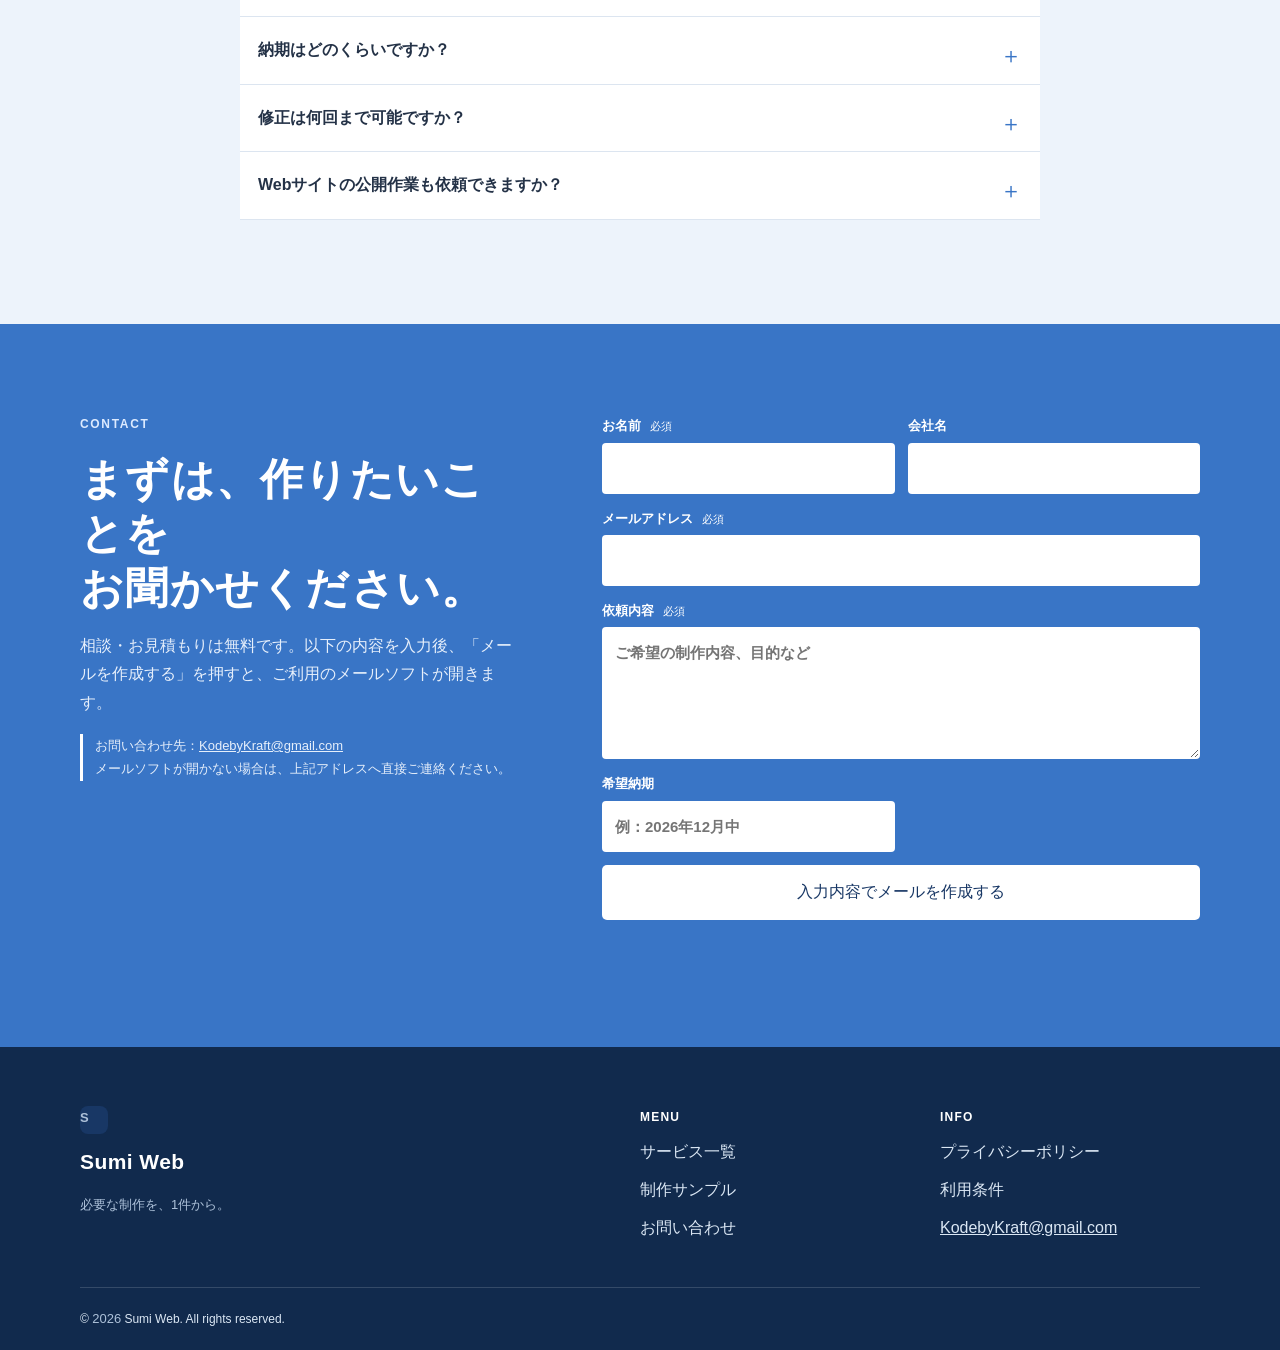
==== commit e6ea40b3: "制作サンプル3点（架空カフェのWebサイト・SNS画像・縦型動画）を追加 - samples/cafe/: 架空のカフェ「Café Aoiro」のレスポンシブ1ページサイト（自作SVGイラスト） - " ====
--- a/index.html
+++ b/index.html
@@ -21,7 +21,7 @@
       <a class="logo" href="#top" aria-label="Sumi Web トップへ"><span aria-hidden="true">S</span>Sumi Web</a>
       <button class="menu-button" type="button" aria-expanded="false" aria-controls="site-nav"><span></span><span></span><span></span><b>メニュー</b></button>
       <nav id="site-nav" class="site-nav" aria-label="メインナビゲーション">
-        <a href="#services">サービス</a><a href="#works">制作実績</a><a href="#pricing">料金</a><a href="#flow">依頼の流れ</a>
+        <a href="#services">サービス</a><a href="#works">制作サンプル</a><a href="#pricing">料金</a><a href="#flow">依頼の流れ</a>
         <a class="nav-contact" href="#contact">お問い合わせ</a>
       </nav>
     </div>
@@ -29,7 +29,7 @@
   <main id="main">
     <section class="hero">
       <div class="container hero-grid">
-        <div class="hero-copy"><p class="eyebrow">CREATIVE PARTNER FOR SMALL BUSINESS</p><h1>必要な制作を、<br><em>1件から。</em></h1><p class="lead">動画も、Webサイトも。企業や店舗の「作りたい」を、必要な分だけ形にします。</p><p class="sublead">ショート動画編集・Webサイト制作・既存サイトの修正に対応。</p><div class="hero-actions"><a class="button button-primary" href="#services">サービス・料金を見る</a><a class="button button-outline" href="#works">制作実績を見る</a></div><a class="text-link" href="#contact">無料相談・見積もり <span aria-hidden="true">→</span></a><p class="note">※お問い合わせ・お見積もりは無料です。制作のご依頼前に費用は発生しません。</p></div>
+        <div class="hero-copy"><p class="eyebrow">CREATIVE PARTNER FOR SMALL BUSINESS</p><h1>必要な制作を、<br><em>1件から。</em></h1><p class="lead">動画も、Webサイトも。企業や店舗の「作りたい」を、必要な分だけ形にします。</p><p class="sublead">ショート動画編集・Webサイト制作・既存サイトの修正に対応。</p><div class="hero-actions"><a class="button button-primary" href="#services">サービス・料金を見る</a><a class="button button-outline" href="#works">制作サンプルを見る</a></div><a class="text-link" href="#contact">無料相談・見積もり <span aria-hidden="true">→</span></a><p class="note">※お問い合わせ・お見積もりは無料です。制作のご依頼前に費用は発生しません。</p></div>
         <div class="hero-visual" aria-hidden="true"><div class="visual-window"><div class="window-bar"><i></i><i></i><i></i></div><div class="visual-content"><span></span><strong>IDEAS,<br>MADE CLEAR.</strong><b></b><b></b><b></b></div></div><div class="float-card"><small>One project</small><strong>必要な分だけ<br>丁寧に制作</strong></div></div>
       </div>
     </section>
@@ -41,12 +41,17 @@
         <article class="service-card"><p class="number">04</p><h3>SNS画像・バナー制作</h3><p class="price">2,000円〜<small>税別・内容により個別見積もり</small></p><dl><div><dt>納品物</dt><dd>用途に合わせた画像データ 1点</dd></div><div><dt>基本作業</dt><dd>レイアウト、文字組み、サイズ調整</dd></div><div><dt>ご用意いただくもの</dt><dd>掲載文、ロゴ、画像、用途・サイズ</dd></div><div><dt>修正・納期</dt><dd>基本1回／内容確認後にご案内</dd></div><div><dt>追加料金の例</dt><dd>複数サイズ展開、素材購入、追加修正</dd></div></dl></article>
       </div><p class="pricing-note" id="pricing"><strong>掲載価格について：</strong>すべて税別です。料金、納期、修正回数、納品形式、支払条件は、制作開始前に双方で合意します。</p>
     </div></section>
-    <section class="section muted" id="works"><div class="container"><div class="section-head"><p class="eyebrow">WORK SAMPLES</p><h2>制作サンプル</h2><p>現在は自主制作サンプルの掲載枠です。実在する受注実績ではありません。</p></div><div class="works-grid"><article class="work-card"><div class="sample visual-video"><span>VIDEO</span><i>▶</i></div><p>自主制作サンプル</p><h3>ショート動画</h3><span class="text-link">サンプル準備中</span></article><article class="work-card"><div class="sample visual-web"><span>WEB</span><i></i><i></i><i></i></div><p>自主制作サンプル</p><h3>Webサイト</h3><span class="text-link">サンプル準備中</span></article><article class="work-card"><div class="sample visual-banner"><span>BANNER</span><b>伝わる<br>デザインを。</b></div><p>自主制作サンプル</p><h3>SNS画像・バナー</h3><span class="text-link">サンプル準備中</span></article></div></div></section>
+    <section class="section muted" id="works"><div class="container"><div class="section-head"><p class="eyebrow">WORK SAMPLES</p><h2>制作サンプル</h2><p>品質をご確認いただけるよう、架空のカフェ「Café Aoiro」を題材にした<strong>自主制作サンプル</strong>を掲載しています。実在する店舗・お客様の受注実績ではありません。</p></div>
+      <div class="works-grid">
+        <article class="work-card"><a class="work-thumb" href="samples/cafe/index.html"><img src="assets/images/samples/cafe-site-pc.webp" width="960" height="600" loading="lazy" alt="自主制作サンプル：架空のカフェ「Café Aoiro」のWebサイトのトップ画面。青い看板の店舗イラストとキャッチコピーが並ぶ"></a><p>自主制作サンプル</p><h3>架空のカフェのWebサイト</h3><p class="work-desc">店舗紹介、季節の新商品、メニュー、店舗情報をまとめた1ページ構成。PC・スマートフォンに対応しています。</p><ul class="work-tags"><li>レスポンシブ</li><li>HTML／CSS／JS</li><li>イラスト自作</li></ul><a class="text-link" href="samples/cafe/index.html">サイトを見る <span aria-hidden="true">→</span></a></article>
+        <article class="work-card"><a class="work-thumb contain" href="samples/sns-post.html"><img src="assets/images/samples/sns-blueberry-latte-thumb.webp" width="640" height="640" loading="lazy" alt="自主制作サンプル：新商品「ブルーベリーミルクラテ」を告知する正方形のSNS画像。商品イラスト、価格680円、販売期間が入っている"></a><p>自主制作サンプル</p><h3>新商品を宣伝するSNS画像</h3><p class="work-desc">カフェの季節限定ドリンクを告知するInstagramフィード向け画像。商品名・価格・期間がひと目で伝わる構成です。</p><ul class="work-tags"><li>1080×1080px</li><li>フィード投稿</li><li>イラスト自作</li></ul><a class="text-link" href="samples/sns-post.html">画像と制作内容を見る <span aria-hidden="true">→</span></a></article>
+        <article class="work-card"><a class="work-thumb contain is-video" href="samples/short-video.html"><img src="assets/images/samples/short-video-thumb.webp" width="720" height="1280" loading="lazy" alt="自主制作サンプル：縦型ショート動画の1場面。ブルーベリーミルクラテのイラストと「季節限定 NEW」のテロップ"><span class="play" aria-hidden="true">▶</span></a><p>自主制作サンプル</p><h3>商品紹介の縦型ショート動画</h3><p class="work-desc">新商品の魅力を15秒で伝える縦型動画。テロップ、アニメーション、BGM（自作）を組み合わせています。</p><ul class="work-tags"><li>9:16・15秒</li><li>テロップ／BGM</li><li>Reels・TikTok想定</li></ul><a class="text-link" href="samples/short-video.html">動画を再生する <span aria-hidden="true">→</span></a></article>
+      </div><p class="works-note">※掲載サンプルの店舗名・価格・販売期間などはすべて架空です。イラスト・BGMは自作し、画像内の文字にはIPAフォント（商用利用可）を使用しています。</p></div></section>
     <section class="section"><div class="container reason-layout"><div class="section-head"><p class="eyebrow">WHY SUMI WEB</p><h2>小さな依頼にも、<br>安心できる進め方を。</h2></div><div class="reason-list"><article><b>01</b><div><h3>1案件から相談できる</h3><p>継続契約を前提にせず、必要なタイミングの単発制作をご相談いただけます。</p></div></article><article><b>02</b><div><h3>料金と作業範囲を事前に確認</h3><p>制作内容と見積もりを共有し、納得いただいてから作業を開始します。</p></div></article><article><b>03</b><div><h3>小規模な制作・修正にも対応</h3><p>Webサイトの一部修正や、SNS用の素材制作などにも対応します。</p></div></article><article><b>04</b><div><h3>オンラインで相談できる</h3><p>メールを起点に、内容に合わせてオンラインでの確認も行えます。</p></div></article></div></div></section>
     <section class="section flow-section" id="flow"><div class="container"><div class="section-head center"><p class="eyebrow">PROCESS</p><h2>ご依頼の流れ</h2></div><ol class="flow-list"><li><b>01</b><h3>お問い合わせ</h3><p>ご相談内容をお知らせください。</p></li><li><b>02</b><h3>内容の確認</h3><p>目的や必要な素材を確認します。</p></li><li><b>03</b><h3>見積もり・条件の合意</h3><p>料金・納期などを確認します。</p></li><li><b>04</b><h3>制作</h3><p>合意内容に沿って進行します。</p></li><li><b>05</b><h3>確認・修正</h3><p>完成内容をご確認いただきます。</p></li><li><b>06</b><h3>納品・精算</h3><p>納品後、合意条件に沿って精算します。</p></li></ol><p class="flow-note">ご注文前に、料金・納期・修正回数・納品形式・支払条件を必ず合意します。</p></div></section>
     <section class="section faq-section"><div class="container narrow"><div class="section-head center"><p class="eyebrow">FAQ</p><h2>よくある質問</h2></div><div class="faq-list"><details><summary>1回だけの依頼は可能ですか？</summary><p>はい。必要な制作を1案件からご相談いただけます。</p></details><details><summary>見積もりに費用はかかりますか？</summary><p>お問い合わせとお見積もりは無料です。制作をご依頼いただく前に費用は発生しません。</p></details><details><summary>素材がなくても依頼できますか？</summary><p>まずはご相談ください。必要な素材や進め方を確認し、対応可否をご案内します。</p></details><details><summary>納期はどのくらいですか？</summary><p>内容、素材の準備状況、確認・修正の回数により異なります。お見積もり時に目安をご案内します。</p></details><details><summary>修正は何回まで可能ですか？</summary><p>各サービスの基本修正は1回を目安としています。詳細は制作開始前に合意し、追加修正は内容によりお見積もりします。</p></details><details><summary>Webサイトの公開作業も依頼できますか？</summary><p>公開先や作業内容によって対応可否が異なります。ご希望の公開環境を添えてご相談ください。</p></details></div></div></section>
-    <section class="contact" id="contact"><div class="container contact-grid"><div><p class="eyebrow">CONTACT</p><h2>まずは、作りたいことを<br>お聞かせください。</h2><p>相談・お見積もりは無料です。以下の内容を入力後、「メールを作成する」を押すと、ご利用のメールソフトが開きます。</p><p class="contact-status" id="contact-status">送信機能は設置していません。メールアドレス設定後、メールソフトから送信してください。</p></div><form id="contact-form" novalidate><label>お名前 <span>必須</span><input name="name" autocomplete="name" required></label><label>会社名 <input name="company" autocomplete="organization"></label><label>メールアドレス <span>必須</span><input name="email" type="email" autocomplete="email" required></label><label>依頼内容 <span>必須</span><textarea name="request" rows="4" required placeholder="ご希望の制作内容、目的など"></textarea></label><label>希望納期 <input name="deadline" placeholder="例：2026年12月中"></label><button class="button button-light" type="submit">入力内容でメールを作成する</button><p class="form-message" id="form-message" aria-live="polite"></p></form></div></section>
+    <section class="contact" id="contact"><div class="container contact-grid"><div><p class="eyebrow">CONTACT</p><h2>まずは、作りたいことを<br>お聞かせください。</h2><p>相談・お見積もりは無料です。以下の内容を入力後、「メールを作成する」を押すと、ご利用のメールソフトが開きます。</p><p class="contact-status" id="contact-status">お問い合わせ先：<a href="mailto:KodebyKraft@gmail.com">KodebyKraft@gmail.com</a><br>メールソフトが開かない場合は、上記アドレスへ直接ご連絡ください。</p></div><form id="contact-form" novalidate><label>お名前 <span>必須</span><input name="name" autocomplete="name" required></label><label>会社名 <input name="company" autocomplete="organization"></label><label>メールアドレス <span>必須</span><input name="email" type="email" autocomplete="email" required></label><label>依頼内容 <span>必須</span><textarea name="request" rows="4" required placeholder="ご希望の制作内容、目的など"></textarea></label><label>希望納期 <input name="deadline" placeholder="例：2026年12月中"></label><button class="button button-light" type="submit">入力内容でメールを作成する</button><p class="form-message" id="form-message" aria-live="polite"></p></form></div></section>
   </main>
-  <footer class="site-footer"><div class="container footer-grid"><div><a class="logo" href="#top"><span aria-hidden="true">S</span>Sumi Web</a><p>必要な制作を、1件から。</p></div><div><h2>MENU</h2><a href="#services">サービス一覧</a><a href="#works">制作サンプル</a><a href="#contact">お問い合わせ</a></div><div><h2>INFO</h2><a href="privacy.html">プライバシーポリシー</a><a href="terms.html">利用条件</a><span>お問い合わせ先は公開前に設定してください</span></div></div><div class="container copyright">© <span id="year"></span> Sumi Web. All rights reserved.</div></footer>
+  <footer class="site-footer"><div class="container footer-grid"><div><a class="logo" href="#top"><span aria-hidden="true">S</span>Sumi Web</a><p>必要な制作を、1件から。</p></div><div><h2>MENU</h2><a href="#services">サービス一覧</a><a href="#works">制作サンプル</a><a href="#contact">お問い合わせ</a></div><div><h2>INFO</h2><a href="privacy.html">プライバシーポリシー</a><a href="terms.html">利用条件</a><a href="mailto:KodebyKraft@gmail.com">KodebyKraft@gmail.com</a></div></div><div class="container copyright">© <span id="year"></span> Sumi Web. All rights reserved.</div></footer>
   <script src="assets/js/main.js"></script>
 </body></html>
--- a/assets/css/style.css
+++ b/assets/css/style.css
@@ -1,2 +1,6 @@
 :root{--navy:#183765;--blue:#3975c6;--pale:#edf3fb;--ink:#243247;--muted:#64748b;--line:#dce5f0;--white:#fff;--shadow:0 14px 35px rgba(24,55,101,.09)}*{box-sizing:border-box}html{scroll-behavior:smooth}body{margin:0;color:var(--ink);background:#fff;font-family:-apple-system,BlinkMacSystemFont,"Segoe UI","Hiragino Kaku Gothic ProN","Yu Gothic",Meiryo,sans-serif;font-size:16px;line-height:1.8}.container{width:min(1120px,calc(100% - 48px));margin:auto}.narrow{width:min(800px,calc(100% - 48px))}a{color:inherit;text-decoration:none}a:focus-visible,button:focus-visible,input:focus-visible,textarea:focus-visible,summary:focus-visible{outline:3px solid #77a7e5;outline-offset:3px}.skip-link{position:absolute;left:-999px;top:10px;background:#fff;padding:10px;z-index:10}.skip-link:focus{left:10px}.site-header{position:sticky;z-index:8;top:0;background:rgba(255,255,255,.96);border-bottom:1px solid rgba(220,229,240,.8);backdrop-filter:blur(8px)}.nav-wrap{height:76px;display:flex;align-items:center;justify-content:space-between}.logo{font-size:21px;font-weight:800;letter-spacing:.02em;color:var(--navy);display:flex;gap:8px;align-items:center}.logo span{display:inline-grid;place-items:center;width:28px;height:28px;border-radius:8px;background:var(--navy);color:#fff;font-size:17px}.site-nav{display:flex;align-items:center;gap:28px;font-size:14px;font-weight:700}.site-nav a:not(.nav-contact):hover,.text-link:hover{color:var(--blue)}.nav-contact{color:#fff;background:var(--navy);padding:10px 16px;border-radius:5px}.menu-button{display:none;border:0;background:transparent;color:var(--navy);font-weight:700}.hero{overflow:hidden;background:linear-gradient(112deg,#fff 0%,#fff 55%,#f5f8fd 55%);padding:94px 0 80px}.hero-grid{display:grid;grid-template-columns:1.08fr .92fr;gap:60px;align-items:center}.eyebrow{color:var(--blue);font-weight:800;letter-spacing:.14em;font-size:12px;margin:0 0 16px}.hero h1,.section-head h2,.contact h2{font-size:clamp(38px,5vw,62px);line-height:1.27;letter-spacing:.03em;margin:0;color:var(--navy)}.hero h1 em{font-style:normal;color:var(--blue)}.lead{font-size:19px;font-weight:700;line-height:1.9;margin:26px 0 8px}.sublead{color:var(--muted);margin:0}.hero-actions{display:flex;flex-wrap:wrap;gap:12px;margin:32px 0 17px}.button{display:inline-flex;justify-content:center;align-items:center;min-height:52px;padding:12px 20px;border:1px solid transparent;border-radius:5px;font-weight:800;transition:.2s}.button:hover{transform:translateY(-2px)}.button-primary{color:#fff;background:var(--blue)}.button-outline{border-color:var(--navy);color:var(--navy);background:#fff}.text-link{font-weight:800;color:var(--navy);font-size:14px}.note{color:var(--muted);font-size:12px;margin:15px 0}.hero-visual{position:relative;min-height:390px}.visual-window{position:absolute;inset:10px 5px 0 0;border-radius:10px;background:#fff;box-shadow:var(--shadow);padding:17px}.window-bar{height:20px;display:flex;gap:5px;border-bottom:1px solid var(--line)}.window-bar i{width:7px;height:7px;border-radius:50%;background:#c8d7ed}.visual-content{height:calc(100% - 20px);padding:48px 34px;background:var(--navy);position:relative;overflow:hidden}.visual-content:after{content:"";position:absolute;width:270px;height:270px;border:40px solid #3975c6;border-radius:50%;right:-115px;top:-80px}.visual-content span{display:block;width:70px;height:7px;background:#80a9df;margin-bottom:34px}.visual-content strong{position:relative;z-index:1;color:white;font-size:clamp(29px,4vw,45px);line-height:1.15;letter-spacing:.05em}.visual-content b{display:block;width:70%;height:8px;background:#fff;opacity:.75;margin-top:22px}.visual-content b+ b{width:48%;margin-top:12px}.visual-content b+b+b{width:32%;background:#80a9df}.float-card{position:absolute;right:-21px;bottom:30px;background:#fff;padding:19px 23px;box-shadow:var(--shadow);border-radius:5px;border-left:4px solid var(--blue)}.float-card small{display:block;color:var(--blue);font-weight:bold}.float-card strong{font-size:16px;line-height:1.6}.section{padding:104px 0}.muted,.faq-section{background:var(--pale)}.section-head{max-width:700px;margin-bottom:46px}.section-head h2{font-size:clamp(30px,4vw,46px)}.section-head>p:last-child{color:var(--muted);margin:18px 0 0}.center{text-align:center;margin-left:auto;margin-right:auto}.service-grid{display:grid;grid-template-columns:repeat(2,1fr);gap:20px}.service-card{border:1px solid var(--line);border-radius:8px;padding:30px;background:#fff}.number{color:var(--blue);font-size:13px;font-weight:800;letter-spacing:.08em;margin:0}.service-card h3{font-size:23px;color:var(--navy);margin:8px 0}.price{color:var(--blue);font-size:25px;font-weight:800;margin:0 0 20px}.price small{display:block;color:var(--muted);font-size:11px;font-weight:400;line-height:1.5;margin-top:4px}.service-card dl{margin:0}.service-card dl div{display:grid;grid-template-columns:118px 1fr;gap:10px;border-top:1px solid var(--line);padding:10px 0}.service-card dt{font-size:13px;font-weight:800}.service-card dd{margin:0;font-size:13px;color:var(--muted);line-height:1.65}.pricing-note{margin:26px 0 0;padding:16px 20px;background:var(--pale);border-left:3px solid var(--blue);font-size:14px}.works-grid{display:grid;grid-template-columns:repeat(3,1fr);gap:22px}.work-card{background:#fff;padding:14px 14px 23px;box-shadow:0 8px 26px rgba(24,55,101,.07);border-radius:7px}.sample{height:210px;position:relative;overflow:hidden;display:grid;place-items:center;margin-bottom:18px}.sample span{position:absolute;top:13px;left:14px;font-size:10px;letter-spacing:.12em;font-weight:bold}.visual-video{background:#183765;color:#fff}.visual-video:before{content:"";width:160px;height:160px;border:26px solid #3975c6;border-radius:50%;position:absolute;right:-58px;bottom:-55px}.visual-video i{position:relative;font-style:normal;width:54px;height:54px;border:1px solid white;border-radius:50%;display:grid;place-items:center;padding-left:3px}.visual-web{background:#e8f1fc;align-content:center;gap:12px;padding:40px 32px}.visual-web i{height:19px;background:#3975c6;width:100%}.visual-web i+i{width:70%;background:#183765}.visual-web i+i+i{width:85%;background:#b9d0ee}.visual-banner{background:#3975c6;color:white;display:block;padding:54px 26px}.visual-banner b{font-size:32px;line-height:1.35}.work-card>p{font-size:12px;color:var(--blue);font-weight:bold;margin:0}.work-card h3{margin:3px 0 8px;color:var(--navy);font-size:20px}.reason-layout{display:grid;grid-template-columns:.8fr 1.2fr;gap:80px}.reason-list article{display:flex;gap:22px;padding:21px 0;border-top:1px solid var(--line)}.reason-list article:last-child{border-bottom:1px solid var(--line)}.reason-list b{font-size:15px;color:var(--blue)}.reason-list h3{color:var(--navy);margin:0;font-size:19px}.reason-list p{color:var(--muted);font-size:14px;margin:5px 0 0}.flow-section{background:var(--navy);color:#fff}.flow-section .section-head h2,.flow-section .eyebrow{color:#fff}.flow-section .eyebrow{opacity:.72}.flow-list{list-style:none;margin:0;padding:0;display:grid;grid-template-columns:repeat(6,1fr);gap:15px}.flow-list li{position:relative}.flow-list li:not(:last-child):after{content:"→";position:absolute;right:-13px;top:7px;color:#8eafe0}.flow-list b{color:#9fc4f7;font-size:13px}.flow-list h3{font-size:15px;margin:9px 0 2px}.flow-list p{font-size:12px;line-height:1.65;color:#d5e2f4;margin:0}.flow-note{text-align:center;border-top:1px solid rgba(255,255,255,.25);margin:44px 0 0;padding-top:20px;font-size:14px}.faq-list{border-top:1px solid var(--line)}details{border-bottom:1px solid var(--line);background:#fff}summary{padding:19px 48px 19px 18px;font-weight:800;cursor:pointer;position:relative;list-style:none}summary::-webkit-details-marker{display:none}summary:after{content:"＋";position:absolute;right:18px;color:var(--blue);font-size:22px;font-weight:400}details[open] summary:after{content:"−"}.faq-list p{margin:0;padding:0 18px 19px;color:var(--muted);font-size:14px}.contact{background:var(--blue);color:#fff;padding:90px 0}.contact-grid{display:grid;grid-template-columns:.85fr 1.15fr;gap:80px}.contact .eyebrow{color:#dceaff}.contact h2{color:#fff;font-size:clamp(29px,3.8vw,43px)}.contact p:not(.eyebrow):not(.form-message){color:#e6effb}.contact-status{font-size:13px;border-left:3px solid white;padding-left:12px}.contact form{display:grid;grid-template-columns:1fr 1fr;gap:13px}.contact label{font-size:13px;font-weight:800}.contact label:nth-of-type(3),.contact label:nth-of-type(4){grid-column:span 2}.contact label span{font-size:11px;font-weight:400;margin-left:5px}.contact input,.contact textarea{display:block;width:100%;margin-top:5px;border:1px solid transparent;border-radius:4px;padding:11px 12px;font:inherit;font-size:15px;color:var(--ink)}.contact textarea{resize:vertical}.button-light{grid-column:span 2;background:#fff;color:var(--navy);cursor:pointer;font:inherit}.form-message{grid-column:span 2;margin:0;font-size:13px;color:#fff;min-height:24px}.site-footer{background:#112a4d;color:#dbe7f4;padding:50px 0 0}.footer-grid{display:grid;grid-template-columns:2fr 1fr 1fr;gap:40px}.site-footer .logo{color:#fff}.site-footer p,.site-footer span{font-size:13px;color:#adc1d9}.footer-grid h2{font-size:12px;letter-spacing:.1em;color:#fff}.footer-grid a,.footer-grid span{display:block;margin:9px 0}.footer-grid a:hover{text-decoration:underline}.copyright{border-top:1px solid rgba(255,255,255,.15);font-size:12px;margin-top:36px;padding:19px 0}.legal{padding:86px 0 110px}.legal h1{font-size:42px;color:var(--navy);margin:0 0 28px}.legal h2{font-size:21px;color:var(--navy);border-top:1px solid var(--line);padding-top:25px;margin-top:38px}.legal p{color:var(--muted)}
 @media(max-width:760px){.container,.narrow{width:min(100% - 32px,1120px)}.nav-wrap{height:64px}.menu-button{display:flex;align-items:center;gap:4px;font-size:11px;padding:10px 0}.menu-button span{display:block;width:17px;height:2px;background:var(--navy)}.menu-button b{margin-left:5px}.site-nav{display:none;position:absolute;top:64px;left:0;width:100%;background:#fff;border-bottom:1px solid var(--line);padding:10px 16px 18px;box-shadow:0 10px 18px rgba(24,55,101,.08)}.site-nav.is-open{display:grid;gap:0}.site-nav a{padding:12px 5px}.nav-contact{text-align:center;margin-top:8px}.hero{padding:55px 0 58px;background:#fff}.hero-grid,.reason-layout,.contact-grid{grid-template-columns:1fr;gap:38px}.hero h1{font-size:40px}.lead{font-size:17px}.hero-visual{min-height:285px}.visual-content{padding:35px 24px}.float-card{right:0;bottom:8px}.section{padding:68px 0}.service-grid,.works-grid{grid-template-columns:1fr}.service-card{padding:24px 19px}.service-card dl div{grid-template-columns:104px 1fr}.sample{height:190px}.reason-list article{gap:16px}.flow-list{grid-template-columns:repeat(2,1fr);column-gap:28px;row-gap:20px}.flow-list li:not(:last-child):after{display:none}.flow-list li{border-top:1px solid rgba(255,255,255,.25);padding-top:10px}.flow-note{margin-top:30px}.contact{padding:64px 0}.contact form{grid-template-columns:1fr}.contact label,.contact label:nth-of-type(3),.contact label:nth-of-type(4),.button-light,.form-message{grid-column:span 1}.footer-grid{grid-template-columns:1fr;gap:22px}.site-footer{padding-top:38px}.legal{padding:60px 0 80px}.legal h1{font-size:33px}}
+/* 制作サンプル（自主制作）掲載用 */
+.work-card{display:flex;flex-direction:column}.work-thumb{display:block;height:210px;margin-bottom:18px;border-radius:4px;overflow:hidden;background:#e8f1fc;position:relative}.work-thumb img{display:block;width:100%;height:100%;object-fit:cover;object-position:top;transition:transform .3s}.work-thumb.contain img{object-fit:contain;object-position:center}.work-thumb:hover img{transform:scale(1.03)}.work-thumb .play{position:absolute;right:14px;bottom:14px;width:46px;height:46px;border-radius:50%;background:var(--navy);color:#fff;display:grid;place-items:center;font-size:15px;padding-left:3px}.work-card>.work-desc{font-size:14px;font-weight:400;color:var(--muted);margin:0 0 12px;line-height:1.75}.work-tags{list-style:none;display:flex;flex-wrap:wrap;gap:6px;margin:0 0 16px;padding:0}.work-tags li{font-size:11px;font-weight:700;color:var(--navy);background:var(--pale);border-radius:999px;padding:3px 10px}.work-card>.text-link{margin-top:auto}.works-note{font-size:12px;color:var(--muted);margin:24px 0 0}.contact-status a,.site-footer a[href^="mailto:"]{text-decoration:underline;word-break:break-all}
+.sample-detail{padding:72px 0 100px}.sample-detail h1{font-size:clamp(30px,4vw,44px);line-height:1.35;color:var(--navy);margin:0 0 14px}.sample-label{display:inline-block;background:var(--pale);color:var(--blue);font-size:12px;font-weight:800;border-radius:999px;padding:4px 14px;margin:0 0 10px}.sample-intro{color:var(--muted);margin:0 0 40px;max-width:720px}.detail-grid{display:grid;grid-template-columns:minmax(0,1fr) minmax(0,1fr);gap:56px;align-items:start}.detail-media{margin:0;background:var(--pale);border-radius:10px;padding:24px;display:grid;place-items:center}.detail-media img,.detail-media video{display:block;max-width:100%;height:auto;border-radius:6px;box-shadow:var(--shadow)}.detail-media video{max-height:78vh;width:auto;background:#000}.detail-media figcaption{font-size:12px;color:var(--muted);margin-top:12px;text-align:center}.detail-spec{margin:0 0 28px}.detail-spec div{display:grid;grid-template-columns:120px 1fr;gap:12px;border-top:1px solid var(--line);padding:12px 0}.detail-spec div:last-child{border-bottom:1px solid var(--line)}.detail-spec dt{font-size:13px;font-weight:800;color:var(--navy)}.detail-spec dd{margin:0;font-size:14px;color:var(--muted)}.detail-spec dd ul{margin:0;padding-left:1.2em}.detail-actions{display:flex;flex-wrap:wrap;gap:12px}.sample-nav{display:flex;flex-wrap:wrap;gap:10px 24px;margin-top:56px;padding-top:24px;border-top:1px solid var(--line)}
+@media(max-width:760px){.work-thumb{height:200px}.sample-detail{padding:48px 0 72px}.detail-grid{grid-template-columns:1fr;gap:32px}.detail-media{padding:16px}.detail-media video{max-height:none;width:100%}.detail-spec div{grid-template-columns:96px 1fr}.detail-actions .button{width:100%}}
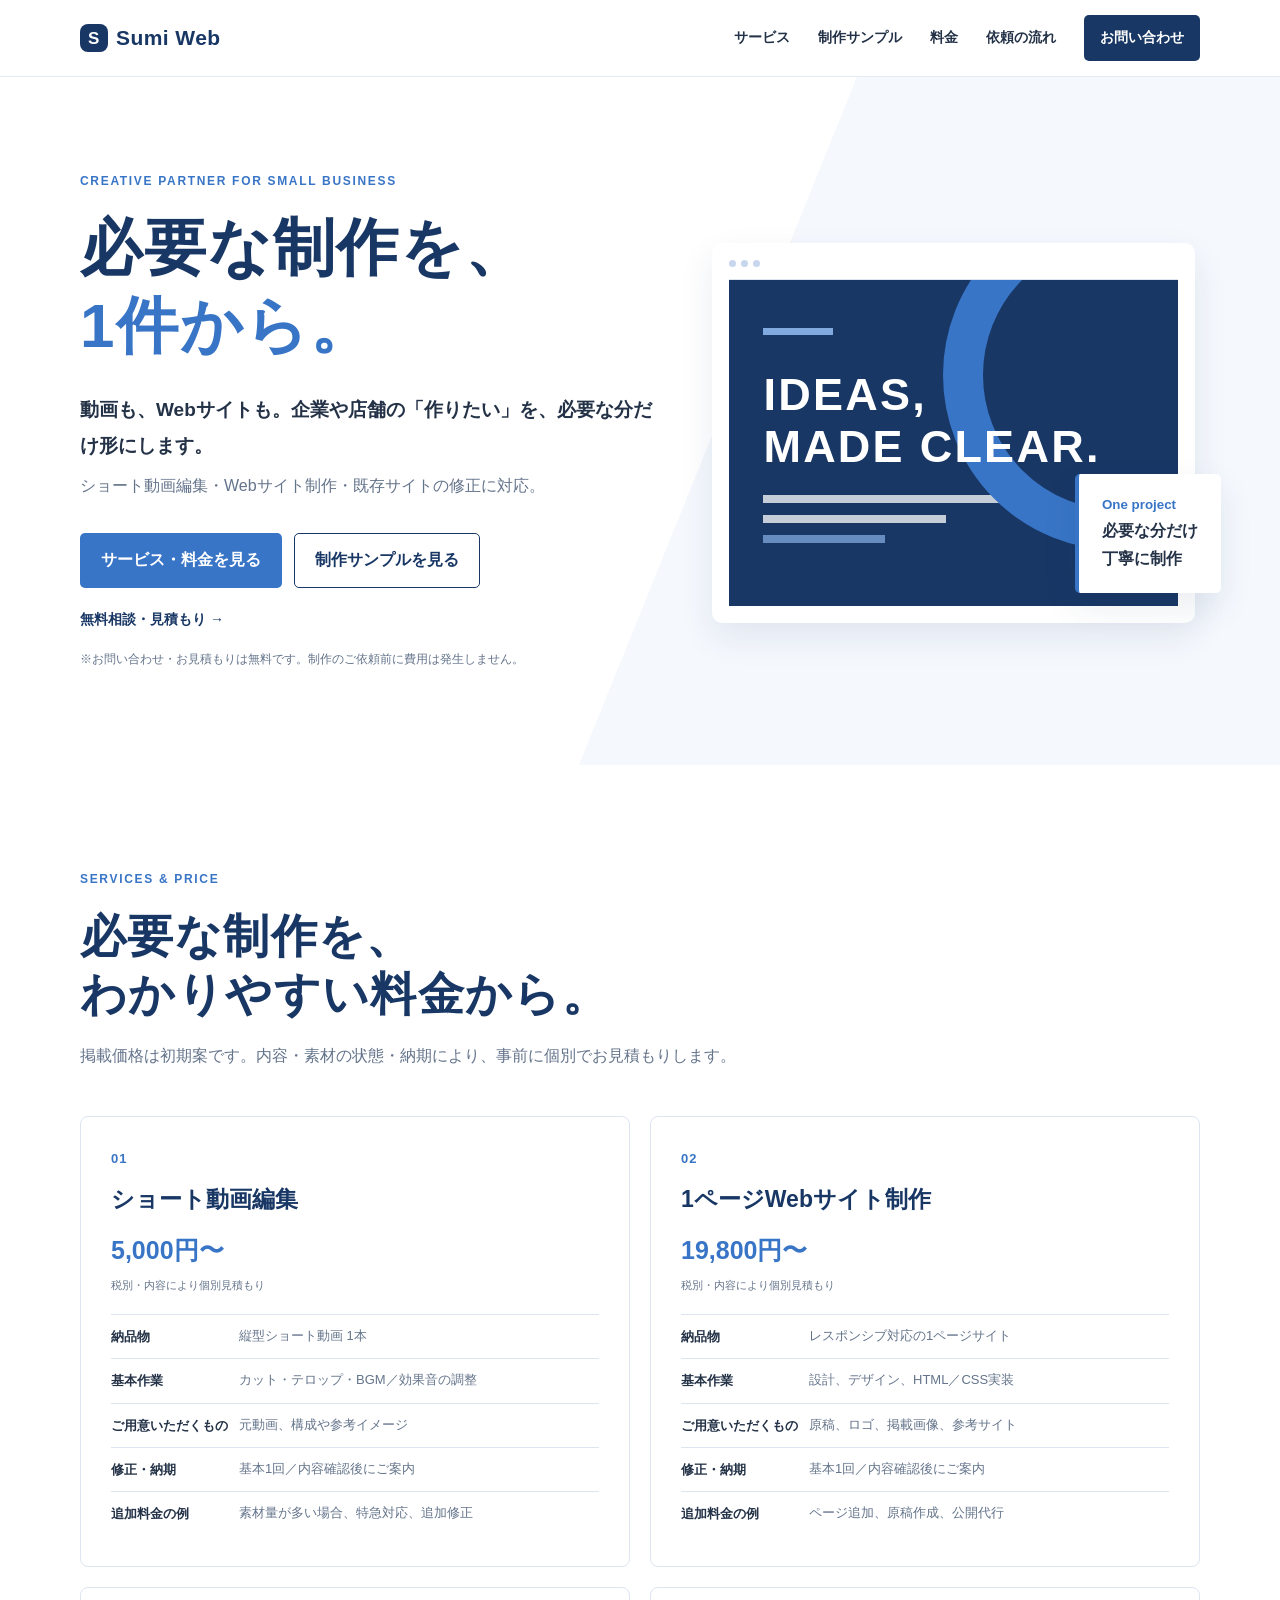
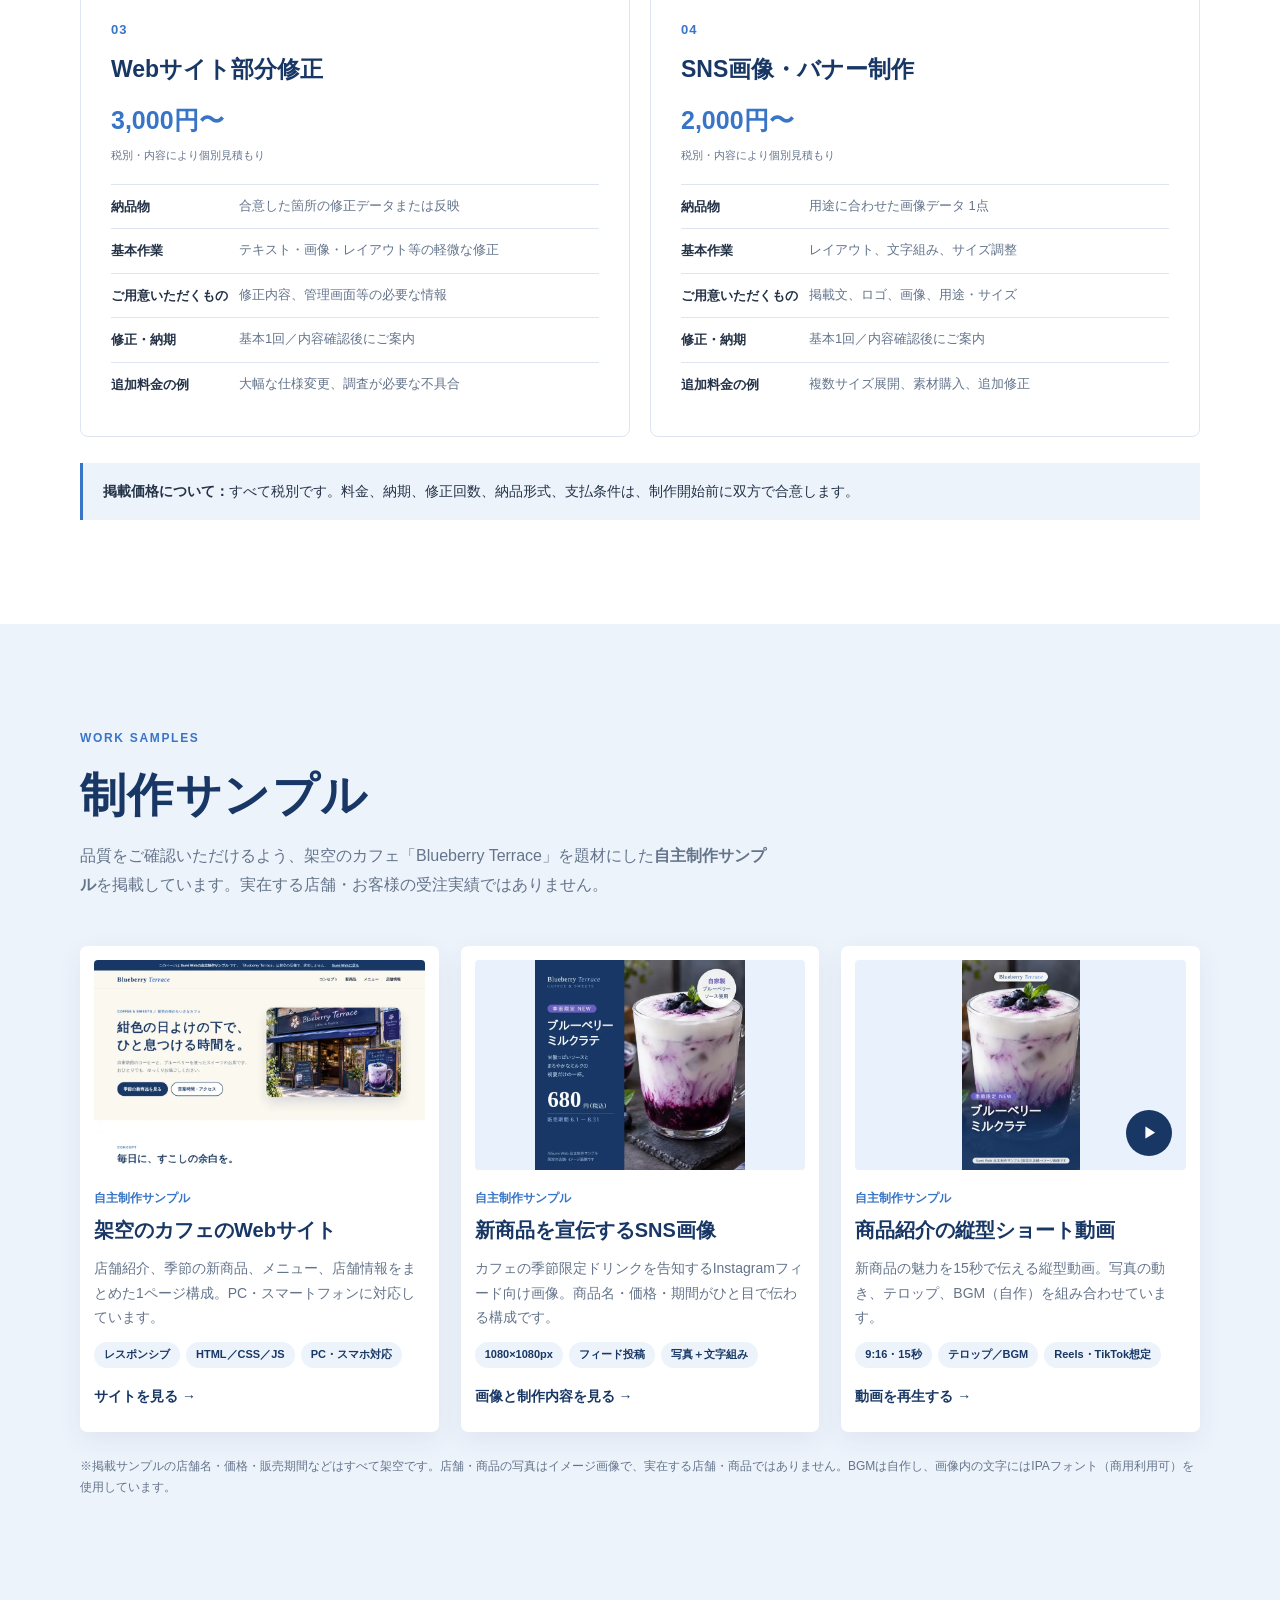
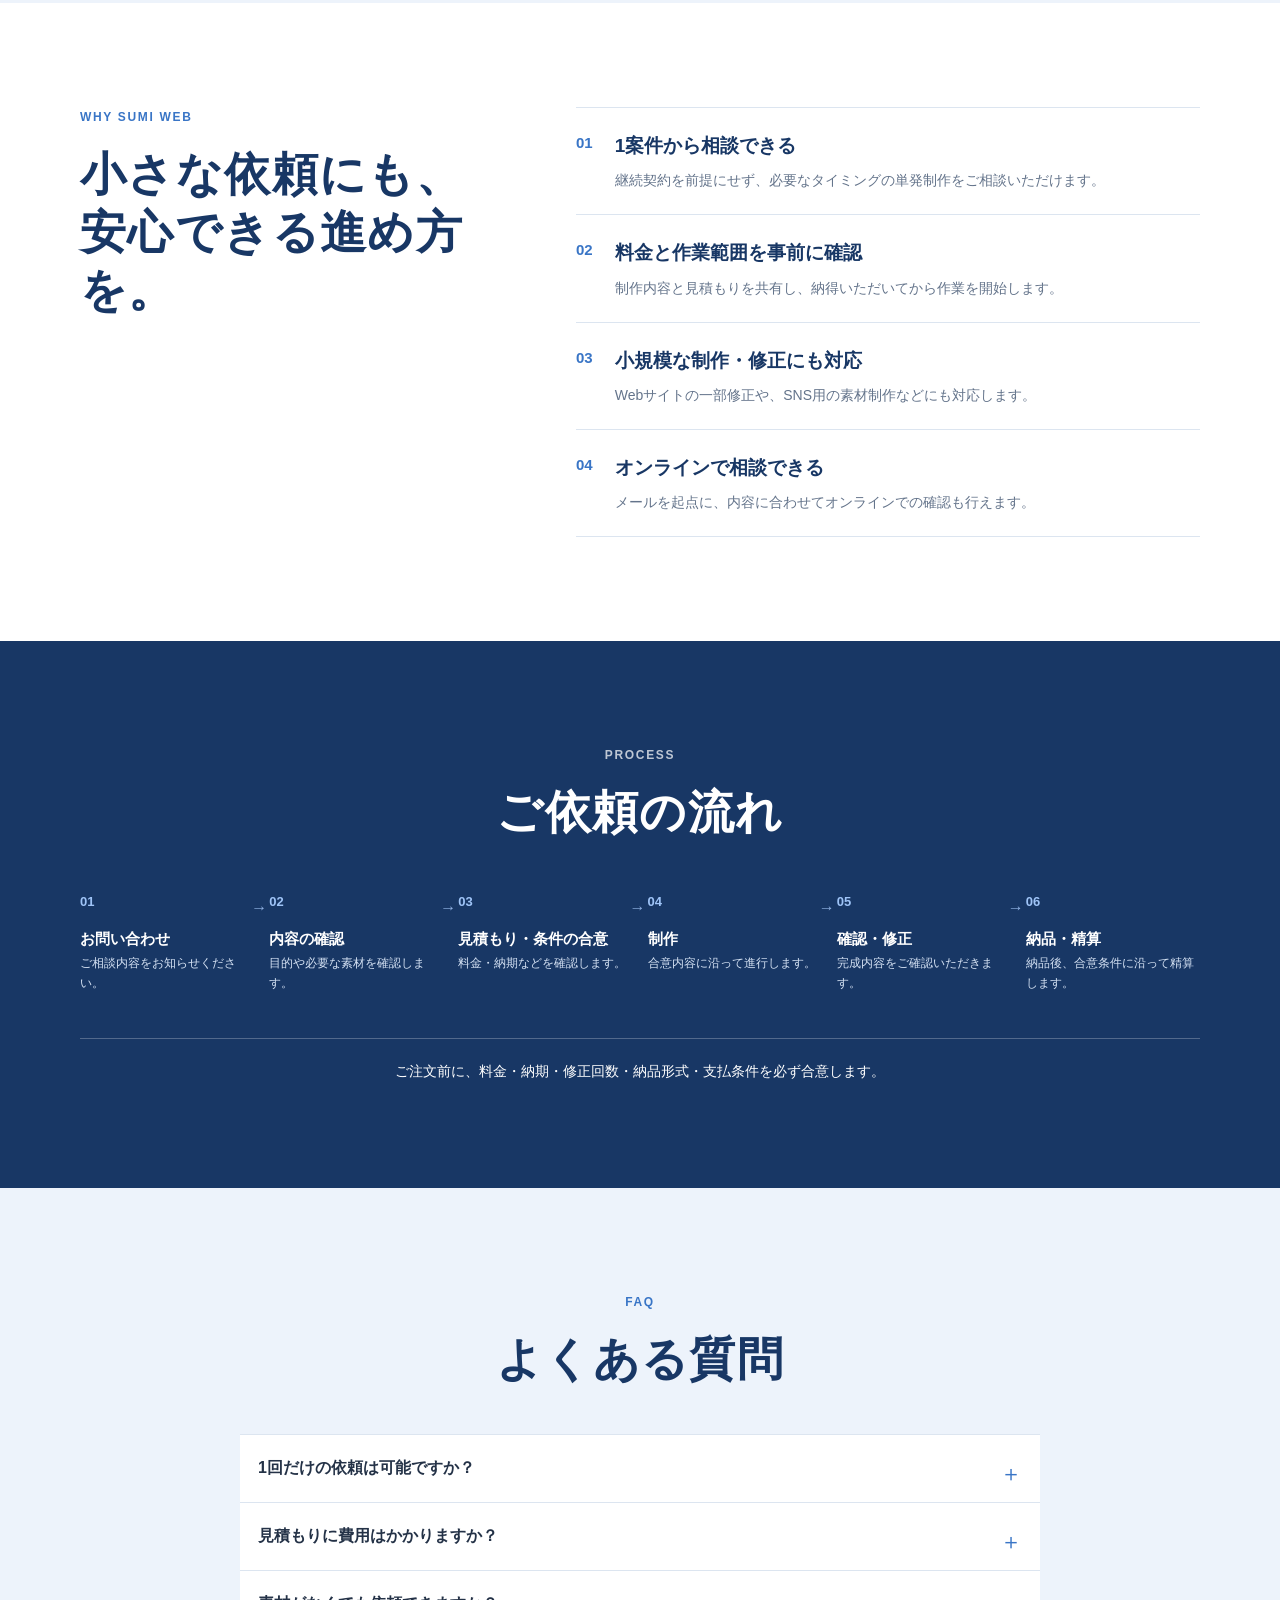
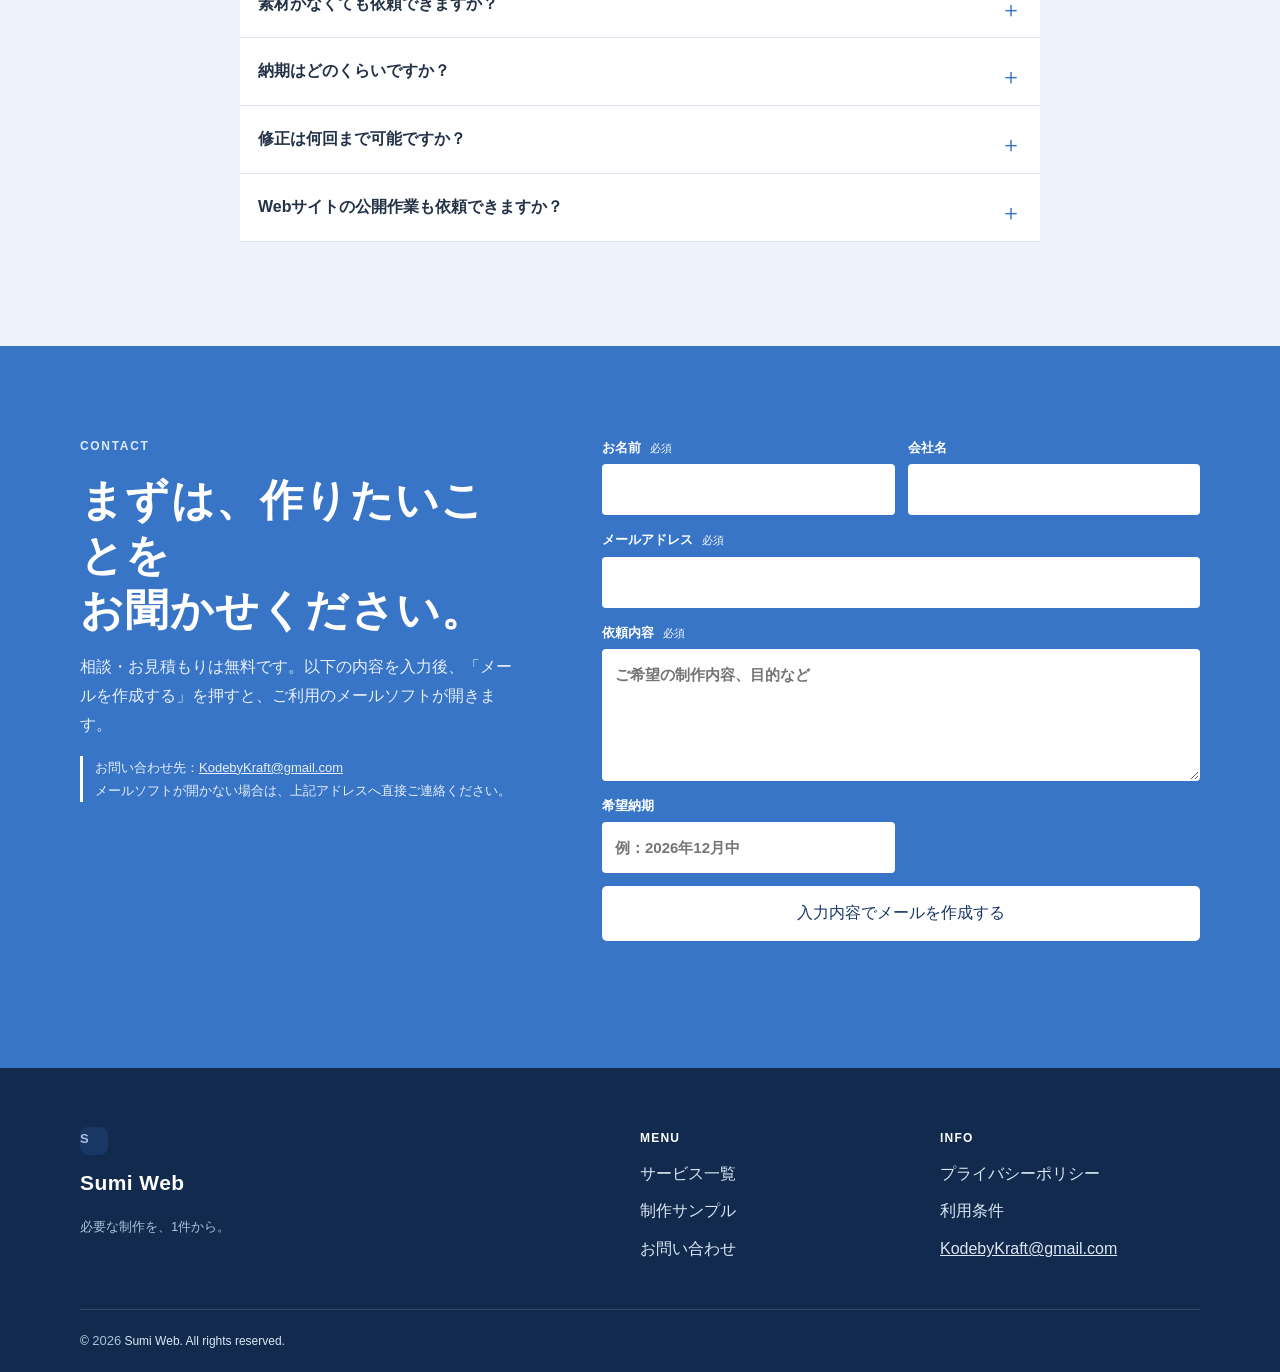
==== commit fc87c6b2: "制作サンプルを提供画像に差し替え、店名を Blueberry Terrace に統一 - カフェサイトのヒーローと新商品欄を店舗外観・商品写真に変更（WebP最適化、srcset対応） - 看板の表記" ====
--- a/index.html
+++ b/index.html
@@ -41,12 +41,12 @@
         <article class="service-card"><p class="number">04</p><h3>SNS画像・バナー制作</h3><p class="price">2,000円〜<small>税別・内容により個別見積もり</small></p><dl><div><dt>納品物</dt><dd>用途に合わせた画像データ 1点</dd></div><div><dt>基本作業</dt><dd>レイアウト、文字組み、サイズ調整</dd></div><div><dt>ご用意いただくもの</dt><dd>掲載文、ロゴ、画像、用途・サイズ</dd></div><div><dt>修正・納期</dt><dd>基本1回／内容確認後にご案内</dd></div><div><dt>追加料金の例</dt><dd>複数サイズ展開、素材購入、追加修正</dd></div></dl></article>
       </div><p class="pricing-note" id="pricing"><strong>掲載価格について：</strong>すべて税別です。料金、納期、修正回数、納品形式、支払条件は、制作開始前に双方で合意します。</p>
     </div></section>
-    <section class="section muted" id="works"><div class="container"><div class="section-head"><p class="eyebrow">WORK SAMPLES</p><h2>制作サンプル</h2><p>品質をご確認いただけるよう、架空のカフェ「Café Aoiro」を題材にした<strong>自主制作サンプル</strong>を掲載しています。実在する店舗・お客様の受注実績ではありません。</p></div>
+    <section class="section muted" id="works"><div class="container"><div class="section-head"><p class="eyebrow">WORK SAMPLES</p><h2>制作サンプル</h2><p>品質をご確認いただけるよう、架空のカフェ「Blueberry Terrace」を題材にした<strong>自主制作サンプル</strong>を掲載しています。実在する店舗・お客様の受注実績ではありません。</p></div>
       <div class="works-grid">
-        <article class="work-card"><a class="work-thumb" href="samples/cafe/index.html"><img src="assets/images/samples/cafe-site-pc.webp" width="960" height="600" loading="lazy" alt="自主制作サンプル：架空のカフェ「Café Aoiro」のWebサイトのトップ画面。青い看板の店舗イラストとキャッチコピーが並ぶ"></a><p>自主制作サンプル</p><h3>架空のカフェのWebサイト</h3><p class="work-desc">店舗紹介、季節の新商品、メニュー、店舗情報をまとめた1ページ構成。PC・スマートフォンに対応しています。</p><ul class="work-tags"><li>レスポンシブ</li><li>HTML／CSS／JS</li><li>イラスト自作</li></ul><a class="text-link" href="samples/cafe/index.html">サイトを見る <span aria-hidden="true">→</span></a></article>
-        <article class="work-card"><a class="work-thumb contain" href="samples/sns-post.html"><img src="assets/images/samples/sns-blueberry-latte-thumb.webp" width="640" height="640" loading="lazy" alt="自主制作サンプル：新商品「ブルーベリーミルクラテ」を告知する正方形のSNS画像。商品イラスト、価格680円、販売期間が入っている"></a><p>自主制作サンプル</p><h3>新商品を宣伝するSNS画像</h3><p class="work-desc">カフェの季節限定ドリンクを告知するInstagramフィード向け画像。商品名・価格・期間がひと目で伝わる構成です。</p><ul class="work-tags"><li>1080×1080px</li><li>フィード投稿</li><li>イラスト自作</li></ul><a class="text-link" href="samples/sns-post.html">画像と制作内容を見る <span aria-hidden="true">→</span></a></article>
-        <article class="work-card"><a class="work-thumb contain is-video" href="samples/short-video.html"><img src="assets/images/samples/short-video-thumb.webp" width="720" height="1280" loading="lazy" alt="自主制作サンプル：縦型ショート動画の1場面。ブルーベリーミルクラテのイラストと「季節限定 NEW」のテロップ"><span class="play" aria-hidden="true">▶</span></a><p>自主制作サンプル</p><h3>商品紹介の縦型ショート動画</h3><p class="work-desc">新商品の魅力を15秒で伝える縦型動画。テロップ、アニメーション、BGM（自作）を組み合わせています。</p><ul class="work-tags"><li>9:16・15秒</li><li>テロップ／BGM</li><li>Reels・TikTok想定</li></ul><a class="text-link" href="samples/short-video.html">動画を再生する <span aria-hidden="true">→</span></a></article>
-      </div><p class="works-note">※掲載サンプルの店舗名・価格・販売期間などはすべて架空です。イラスト・BGMは自作し、画像内の文字にはIPAフォント（商用利用可）を使用しています。</p></div></section>
+        <article class="work-card"><a class="work-thumb" href="samples/cafe/index.html"><img src="assets/images/samples/cafe-site-pc.webp" width="960" height="600" loading="lazy" alt="自主制作サンプル：架空のカフェ「Blueberry Terrace」のWebサイトのトップ画面。キャッチコピーと、紺色の日よけがある店舗外観の写真が並ぶ"></a><p>自主制作サンプル</p><h3>架空のカフェのWebサイト</h3><p class="work-desc">店舗紹介、季節の新商品、メニュー、店舗情報をまとめた1ページ構成。PC・スマートフォンに対応しています。</p><ul class="work-tags"><li>レスポンシブ</li><li>HTML／CSS／JS</li><li>PC・スマホ対応</li></ul><a class="text-link" href="samples/cafe/index.html">サイトを見る <span aria-hidden="true">→</span></a></article>
+        <article class="work-card"><a class="work-thumb contain" href="samples/sns-post.html"><img src="assets/images/samples/sns-blueberry-latte-thumb.webp" width="640" height="640" loading="lazy" alt="自主制作サンプル：新商品「ブルーベリーミルクラテ」を告知する正方形のSNS画像。左に紺色の文字パネル（商品名・価格680円・販売期間）、右に商品写真が配置されている"></a><p>自主制作サンプル</p><h3>新商品を宣伝するSNS画像</h3><p class="work-desc">カフェの季節限定ドリンクを告知するInstagramフィード向け画像。商品名・価格・期間がひと目で伝わる構成です。</p><ul class="work-tags"><li>1080×1080px</li><li>フィード投稿</li><li>写真＋文字組み</li></ul><a class="text-link" href="samples/sns-post.html">画像と制作内容を見る <span aria-hidden="true">→</span></a></article>
+        <article class="work-card"><a class="work-thumb contain is-video" href="samples/short-video.html"><img src="assets/images/samples/short-video-thumb.webp" width="720" height="1280" loading="lazy" alt="自主制作サンプル：縦型ショート動画の1場面。ブルーベリーミルクラテの写真と「季節限定 NEW」のテロップ"><span class="play" aria-hidden="true">▶</span></a><p>自主制作サンプル</p><h3>商品紹介の縦型ショート動画</h3><p class="work-desc">新商品の魅力を15秒で伝える縦型動画。写真の動き、テロップ、BGM（自作）を組み合わせています。</p><ul class="work-tags"><li>9:16・15秒</li><li>テロップ／BGM</li><li>Reels・TikTok想定</li></ul><a class="text-link" href="samples/short-video.html">動画を再生する <span aria-hidden="true">→</span></a></article>
+      </div><p class="works-note">※掲載サンプルの店舗名・価格・販売期間などはすべて架空です。店舗・商品の写真はイメージ画像で、実在する店舗・商品ではありません。BGMは自作し、画像内の文字にはIPAフォント（商用利用可）を使用しています。</p></div></section>
     <section class="section"><div class="container reason-layout"><div class="section-head"><p class="eyebrow">WHY SUMI WEB</p><h2>小さな依頼にも、<br>安心できる進め方を。</h2></div><div class="reason-list"><article><b>01</b><div><h3>1案件から相談できる</h3><p>継続契約を前提にせず、必要なタイミングの単発制作をご相談いただけます。</p></div></article><article><b>02</b><div><h3>料金と作業範囲を事前に確認</h3><p>制作内容と見積もりを共有し、納得いただいてから作業を開始します。</p></div></article><article><b>03</b><div><h3>小規模な制作・修正にも対応</h3><p>Webサイトの一部修正や、SNS用の素材制作などにも対応します。</p></div></article><article><b>04</b><div><h3>オンラインで相談できる</h3><p>メールを起点に、内容に合わせてオンラインでの確認も行えます。</p></div></article></div></div></section>
     <section class="section flow-section" id="flow"><div class="container"><div class="section-head center"><p class="eyebrow">PROCESS</p><h2>ご依頼の流れ</h2></div><ol class="flow-list"><li><b>01</b><h3>お問い合わせ</h3><p>ご相談内容をお知らせください。</p></li><li><b>02</b><h3>内容の確認</h3><p>目的や必要な素材を確認します。</p></li><li><b>03</b><h3>見積もり・条件の合意</h3><p>料金・納期などを確認します。</p></li><li><b>04</b><h3>制作</h3><p>合意内容に沿って進行します。</p></li><li><b>05</b><h3>確認・修正</h3><p>完成内容をご確認いただきます。</p></li><li><b>06</b><h3>納品・精算</h3><p>納品後、合意条件に沿って精算します。</p></li></ol><p class="flow-note">ご注文前に、料金・納期・修正回数・納品形式・支払条件を必ず合意します。</p></div></section>
     <section class="section faq-section"><div class="container narrow"><div class="section-head center"><p class="eyebrow">FAQ</p><h2>よくある質問</h2></div><div class="faq-list"><details><summary>1回だけの依頼は可能ですか？</summary><p>はい。必要な制作を1案件からご相談いただけます。</p></details><details><summary>見積もりに費用はかかりますか？</summary><p>お問い合わせとお見積もりは無料です。制作をご依頼いただく前に費用は発生しません。</p></details><details><summary>素材がなくても依頼できますか？</summary><p>まずはご相談ください。必要な素材や進め方を確認し、対応可否をご案内します。</p></details><details><summary>納期はどのくらいですか？</summary><p>内容、素材の準備状況、確認・修正の回数により異なります。お見積もり時に目安をご案内します。</p></details><details><summary>修正は何回まで可能ですか？</summary><p>各サービスの基本修正は1回を目安としています。詳細は制作開始前に合意し、追加修正は内容によりお見積もりします。</p></details><details><summary>Webサイトの公開作業も依頼できますか？</summary><p>公開先や作業内容によって対応可否が異なります。ご希望の公開環境を添えてご相談ください。</p></details></div></div></section>
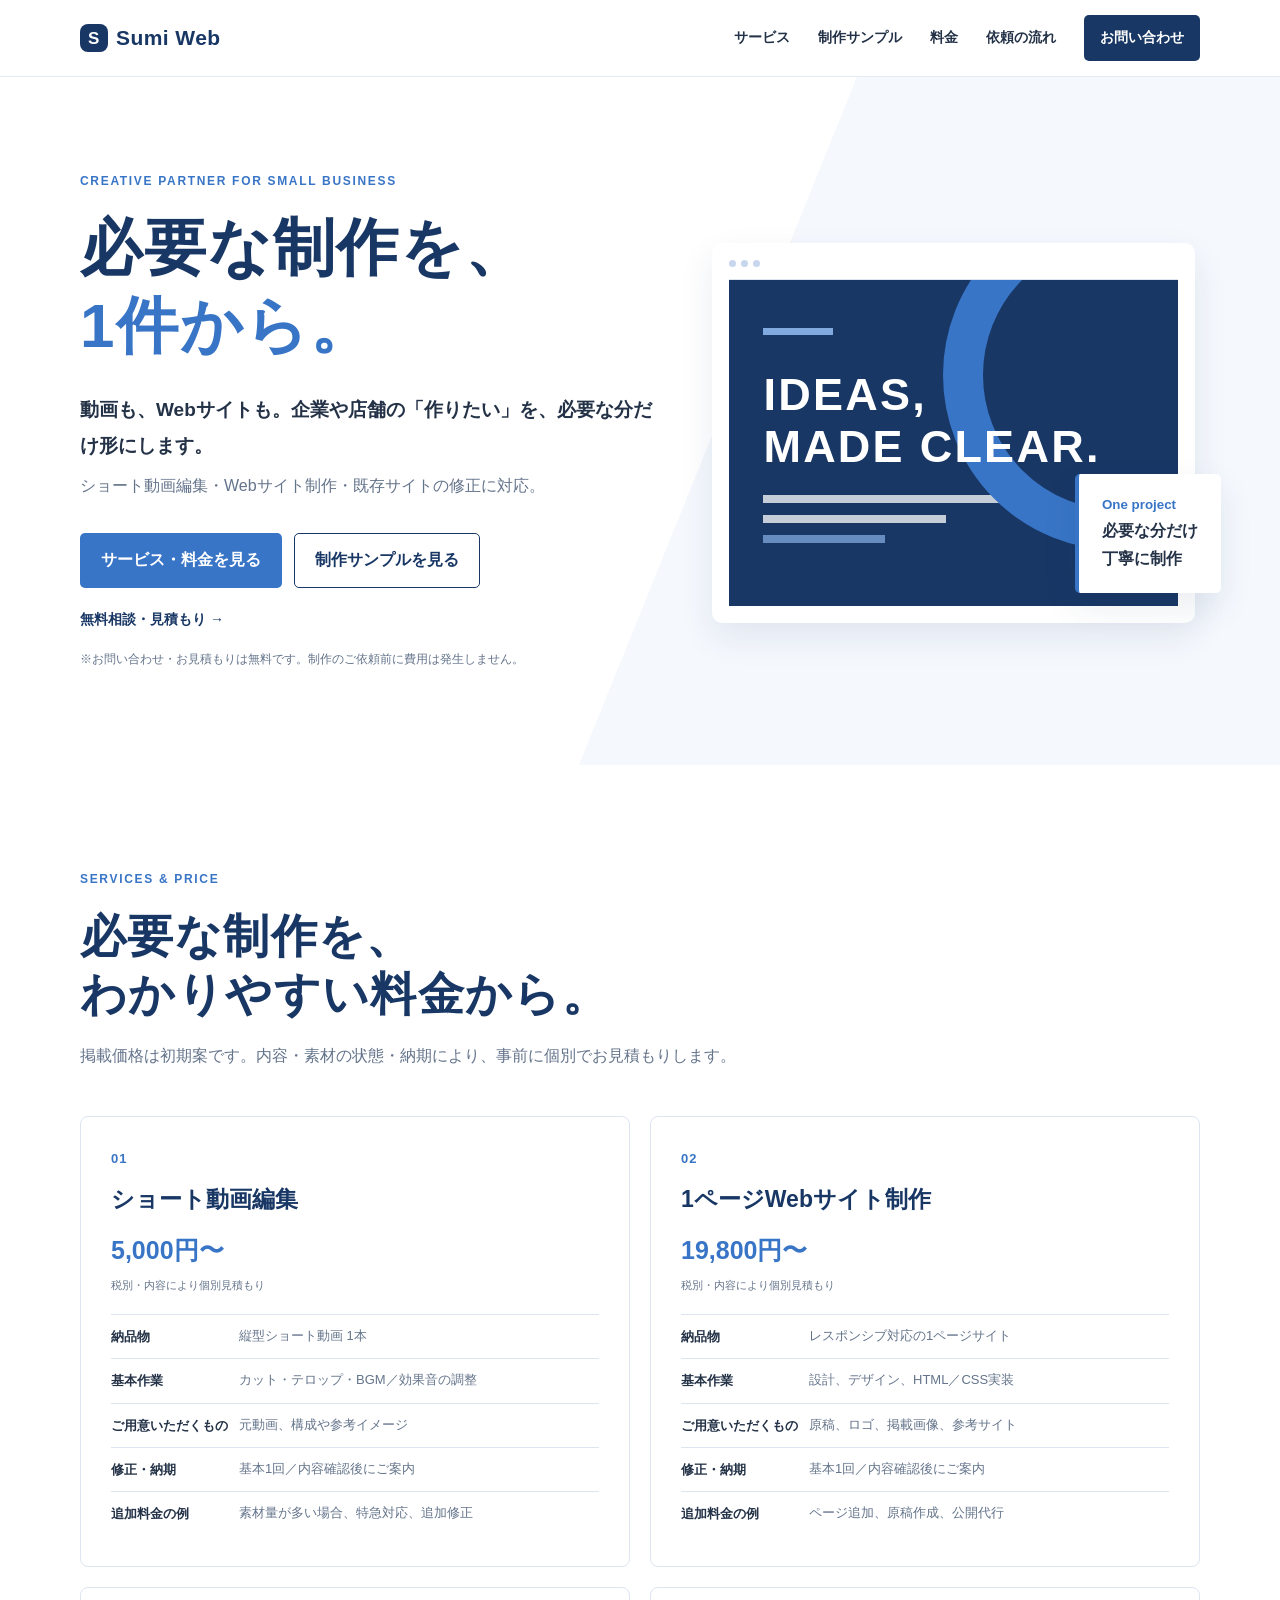
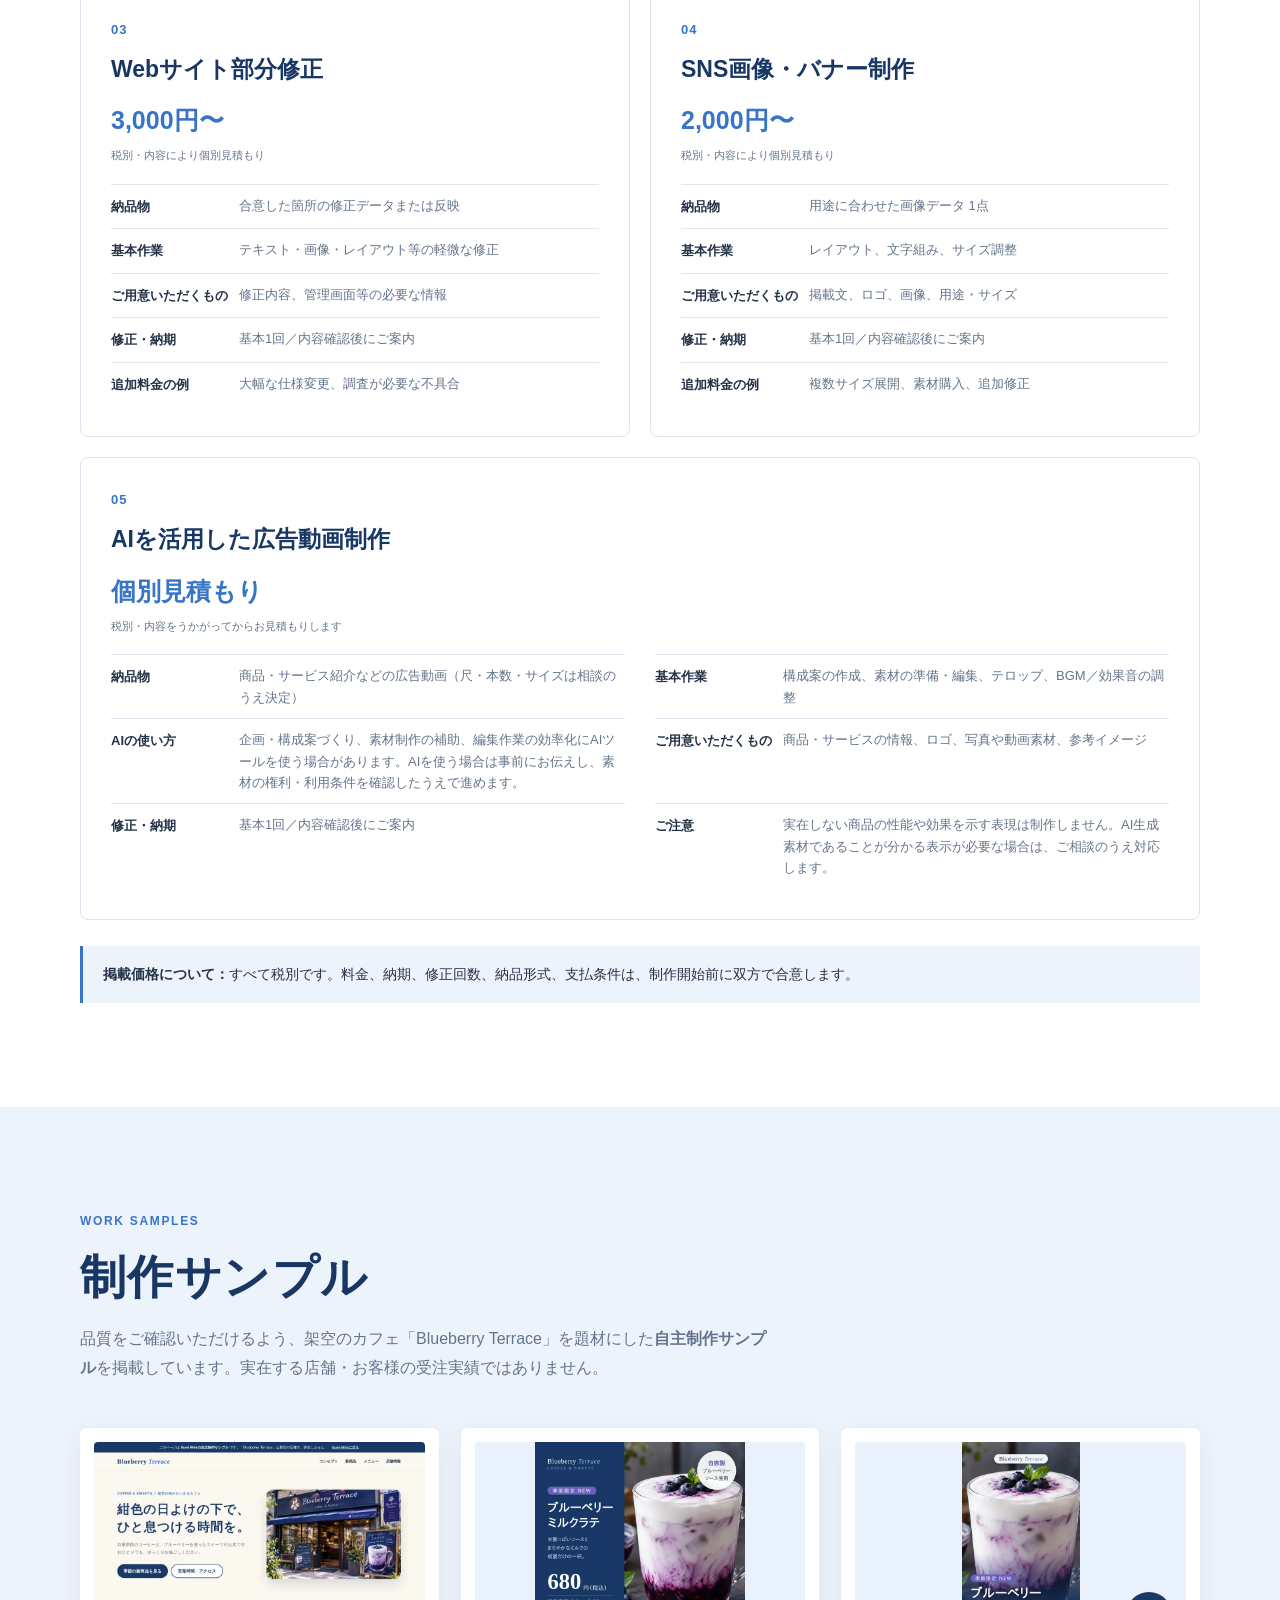
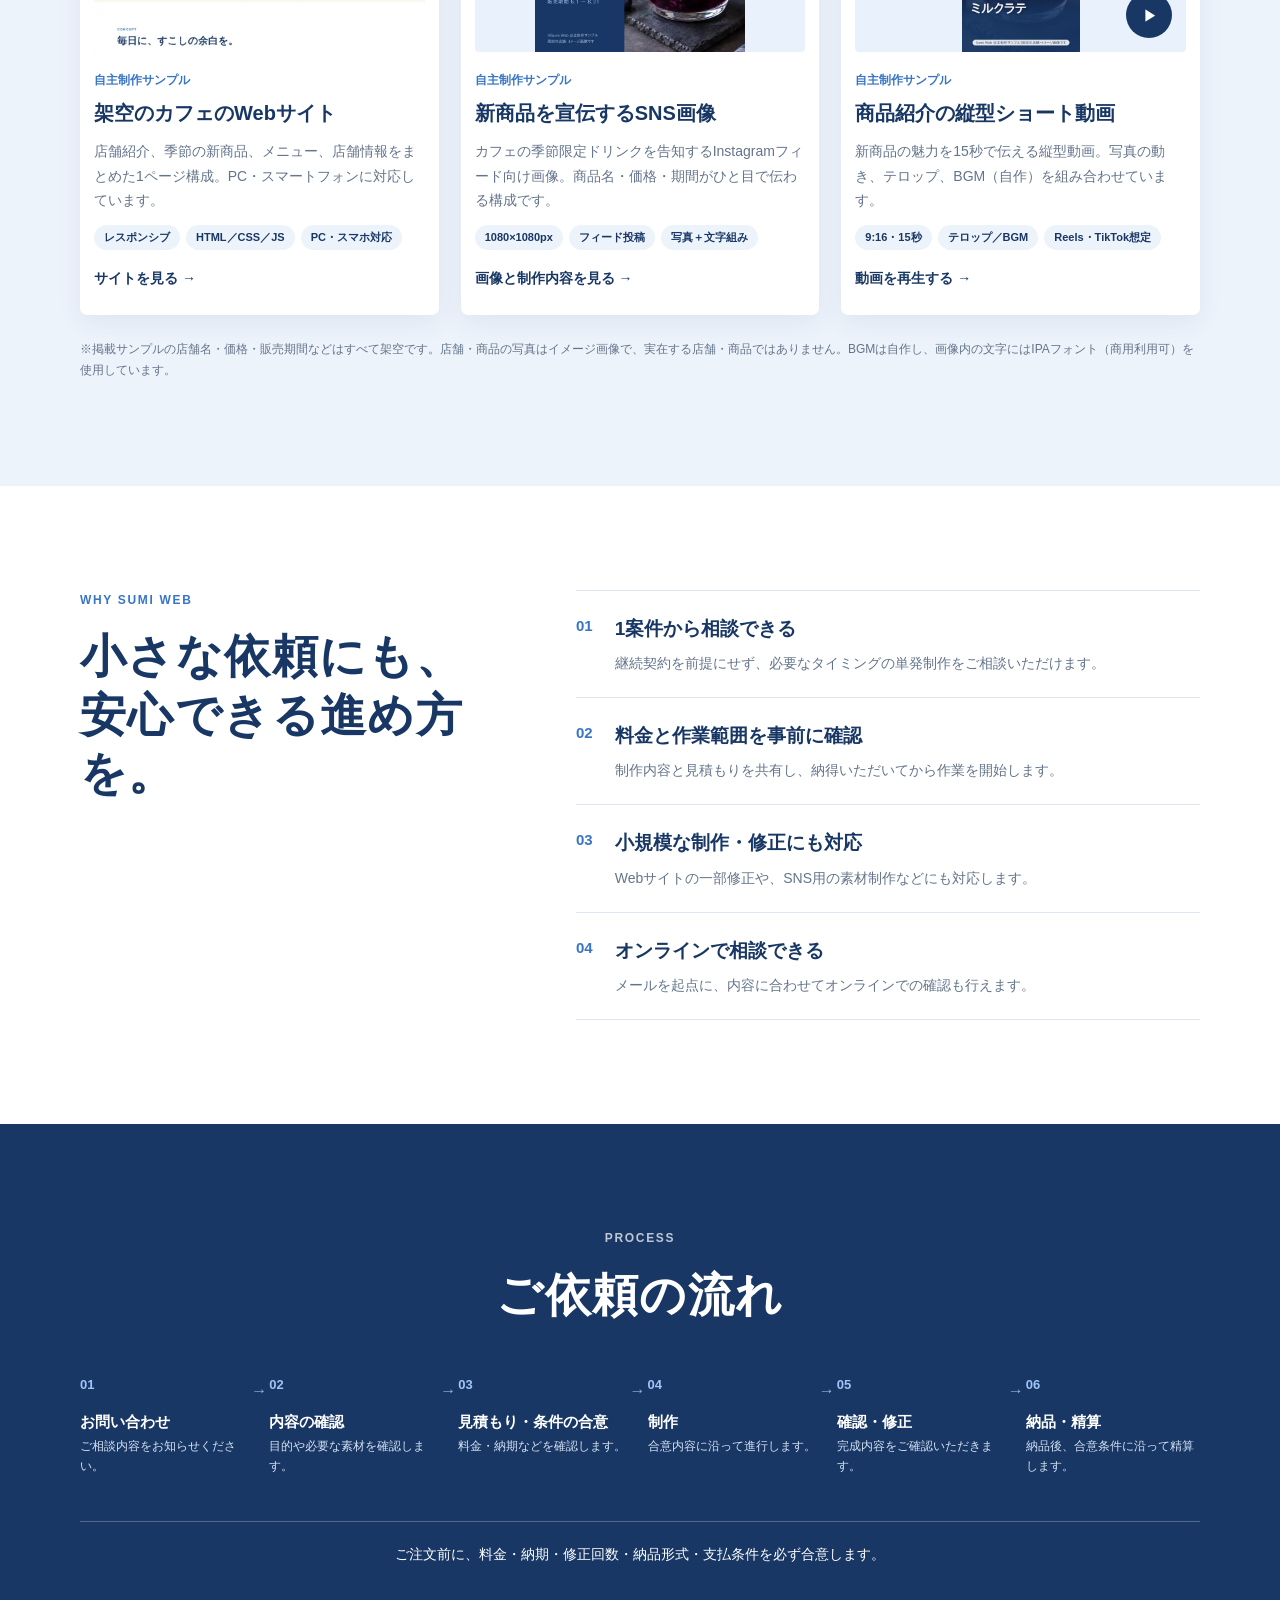
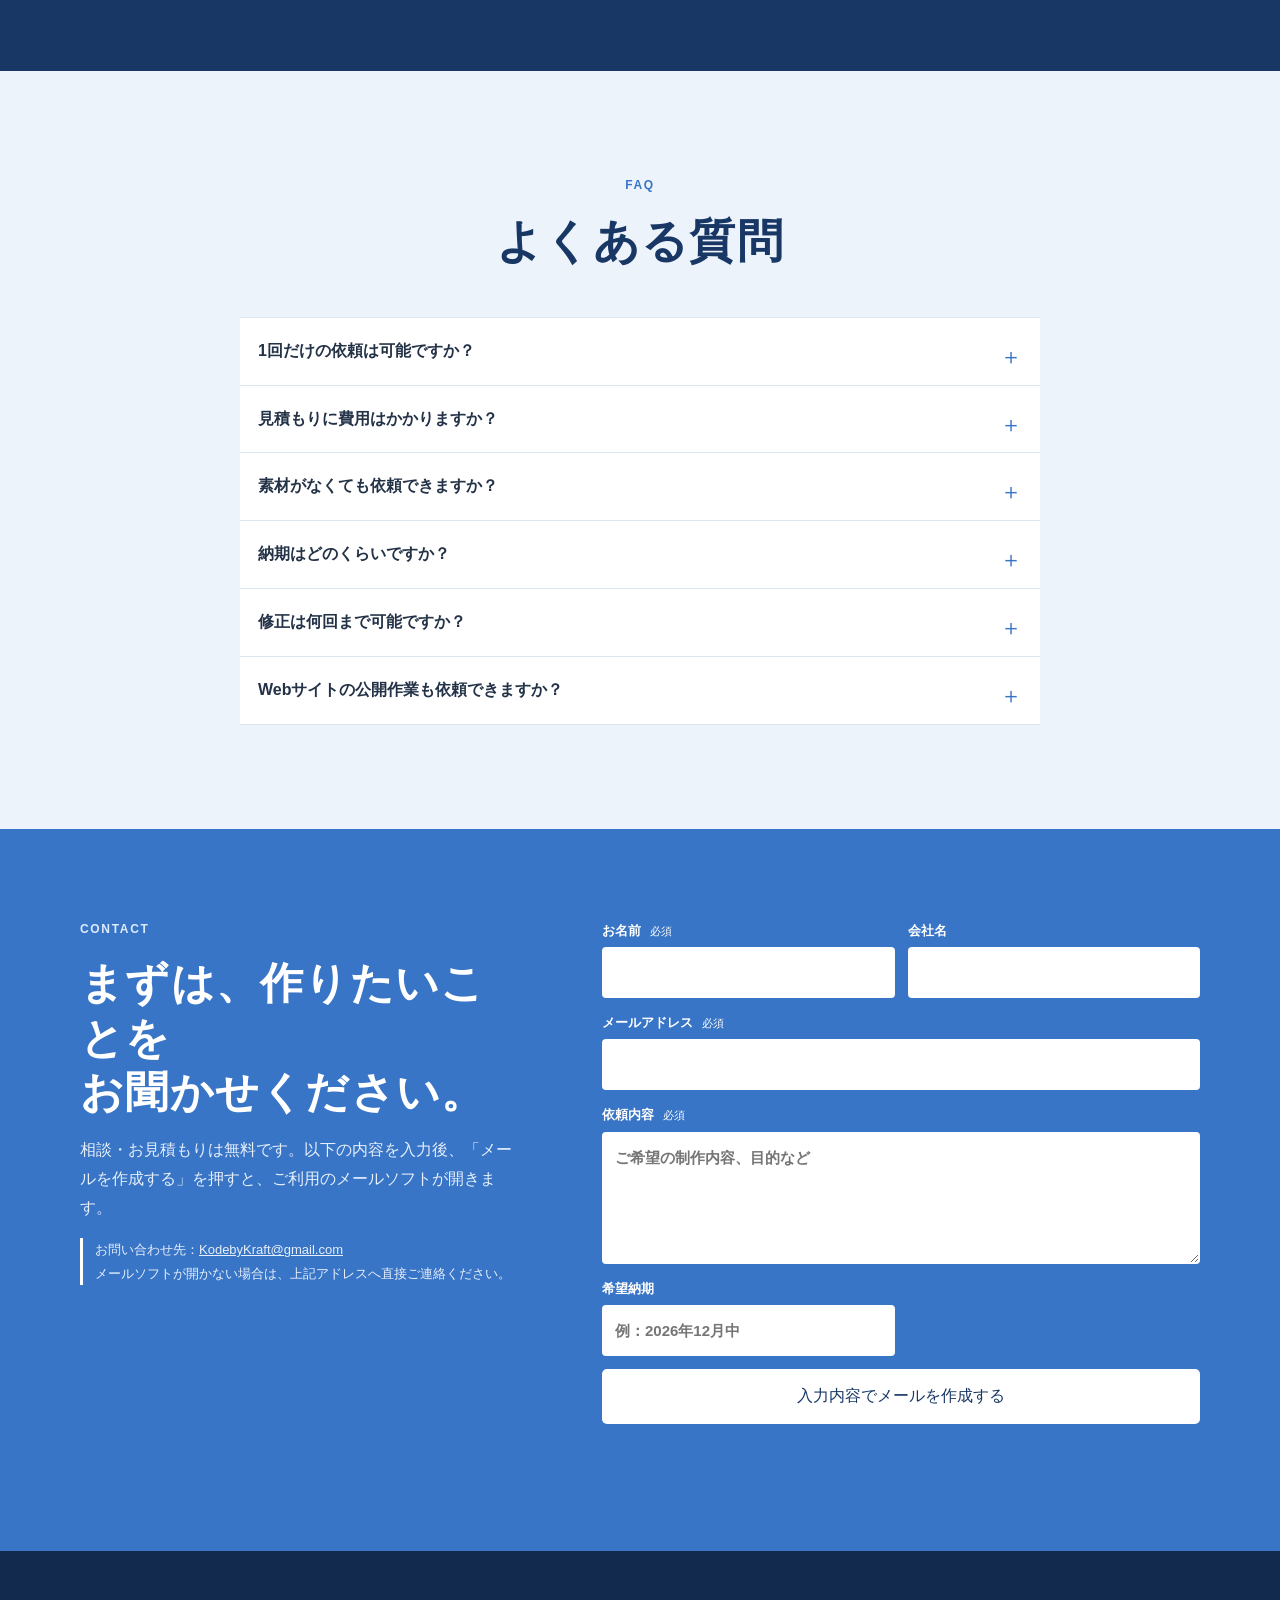
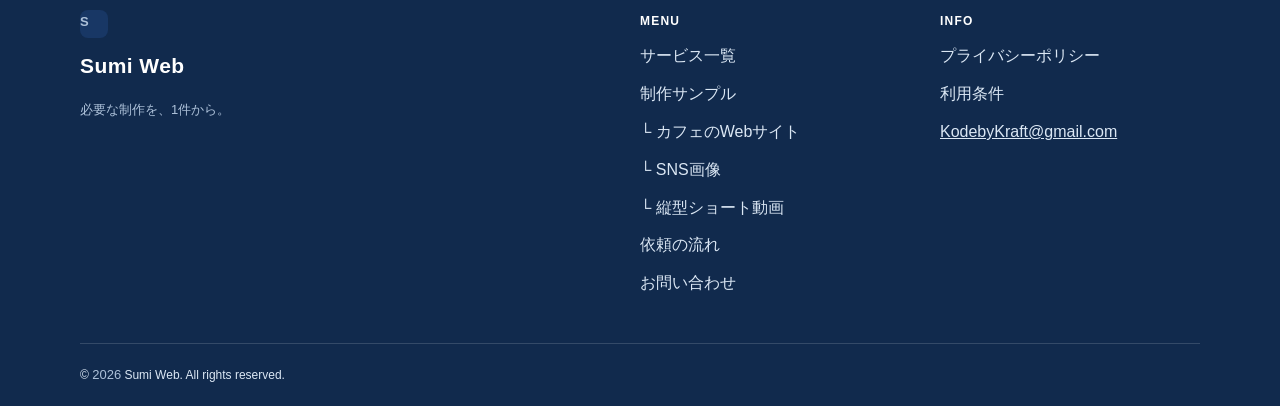
==== commit b5a282e1: "SEO基盤を整備（canonical・OGP・robots.txt・sitemap.xml）しAI広告動画制作を追加 - 全ページにcanonical/OGP/twitter cardを追加、トップの" ====
--- a/index.html
+++ b/index.html
@@ -3,14 +3,21 @@
 <head>
   <meta charset="utf-8">
   <meta name="viewport" content="width=device-width, initial-scale=1">
-  <meta name="description" content="Sumi Webは、ショート動画編集、Webサイト制作、既存サイト修正を1件から承る制作パートナーです。相談・見積もりは無料です。">
+  <meta name="description" content="Sumi Webは、ショート動画編集、AIを活用した広告動画制作、Webサイト制作・修正、SNS画像制作を1件から承る制作サービスです。料金目安・制作範囲・修正条件を掲載。相談・見積もりは無料です。">
   <meta name="theme-color" content="#183765">
-  <meta property="og:title" content="Sumi Web｜必要な制作を、1件から。">
-  <meta property="og:description" content="動画も、Webサイトも。必要な分だけ、わかりやすく制作します。">
+  <meta property="og:title" content="Sumi Web｜ショート動画編集・AI広告動画・Webサイト制作を1件から">
+  <meta property="og:description" content="ショート動画編集、AIを活用した広告動画制作、Webサイト制作を必要な分だけ。料金目安・制作範囲・修正条件を事前にご確認いただけます。">
   <meta property="og:type" content="website">
   <meta property="og:locale" content="ja_JP">
-  <meta name="twitter:card" content="summary">
-  <title>Sumi Web｜ショート動画編集・Webサイト制作</title>
+  <meta name="twitter:card" content="summary_large_image">
+  <title>Sumi Web｜ショート動画編集・AI広告動画・Webサイト制作を1件から</title>
+  <link rel="canonical" href="https://kurobunelio0809.github.io/sumi-web-site/">
+  <meta property="og:site_name" content="Sumi Web">
+  <meta property="og:url" content="https://kurobunelio0809.github.io/sumi-web-site/">
+  <meta property="og:image" content="https://kurobunelio0809.github.io/sumi-web-site/assets/images/samples/cafe-site-pc.webp">
+  <meta property="og:image:alt" content="Sumi Webの自主制作サンプル：架空のカフェのWebサイト">
+  <meta name="twitter:image" content="https://kurobunelio0809.github.io/sumi-web-site/assets/images/samples/cafe-site-pc.webp">
+  <script type="application/ld+json">{"@context":"https://schema.org","@type":"WebSite","name":"Sumi Web","url":"https://kurobunelio0809.github.io/sumi-web-site/","inLanguage":"ja"}</script>
   <link rel="icon" href="assets/images/favicon.svg" type="image/svg+xml">
   <link rel="stylesheet" href="assets/css/style.css">
 </head>
@@ -18,7 +25,7 @@
   <a class="skip-link" href="#main">本文へ移動</a>
   <header class="site-header" id="top">
     <div class="container nav-wrap">
-      <a class="logo" href="#top" aria-label="Sumi Web トップへ"><span aria-hidden="true">S</span>Sumi Web</a>
+      <a class="logo" href="index.html" aria-label="Sumi Web トップへ"><span aria-hidden="true">S</span>Sumi Web</a>
       <button class="menu-button" type="button" aria-expanded="false" aria-controls="site-nav"><span></span><span></span><span></span><b>メニュー</b></button>
       <nav id="site-nav" class="site-nav" aria-label="メインナビゲーション">
         <a href="#services">サービス</a><a href="#works">制作サンプル</a><a href="#pricing">料金</a><a href="#flow">依頼の流れ</a>
@@ -39,6 +46,7 @@
         <article class="service-card"><p class="number">02</p><h3>1ページWebサイト制作</h3><p class="price">19,800円〜<small>税別・内容により個別見積もり</small></p><dl><div><dt>納品物</dt><dd>レスポンシブ対応の1ページサイト</dd></div><div><dt>基本作業</dt><dd>設計、デザイン、HTML／CSS実装</dd></div><div><dt>ご用意いただくもの</dt><dd>原稿、ロゴ、掲載画像、参考サイト</dd></div><div><dt>修正・納期</dt><dd>基本1回／内容確認後にご案内</dd></div><div><dt>追加料金の例</dt><dd>ページ追加、原稿作成、公開代行</dd></div></dl></article>
         <article class="service-card"><p class="number">03</p><h3>Webサイト部分修正</h3><p class="price">3,000円〜<small>税別・内容により個別見積もり</small></p><dl><div><dt>納品物</dt><dd>合意した箇所の修正データまたは反映</dd></div><div><dt>基本作業</dt><dd>テキスト・画像・レイアウト等の軽微な修正</dd></div><div><dt>ご用意いただくもの</dt><dd>修正内容、管理画面等の必要な情報</dd></div><div><dt>修正・納期</dt><dd>基本1回／内容確認後にご案内</dd></div><div><dt>追加料金の例</dt><dd>大幅な仕様変更、調査が必要な不具合</dd></div></dl></article>
         <article class="service-card"><p class="number">04</p><h3>SNS画像・バナー制作</h3><p class="price">2,000円〜<small>税別・内容により個別見積もり</small></p><dl><div><dt>納品物</dt><dd>用途に合わせた画像データ 1点</dd></div><div><dt>基本作業</dt><dd>レイアウト、文字組み、サイズ調整</dd></div><div><dt>ご用意いただくもの</dt><dd>掲載文、ロゴ、画像、用途・サイズ</dd></div><div><dt>修正・納期</dt><dd>基本1回／内容確認後にご案内</dd></div><div><dt>追加料金の例</dt><dd>複数サイズ展開、素材購入、追加修正</dd></div></dl></article>
+        <article class="service-card wide" id="ai-video"><p class="number">05</p><h3>AIを活用した広告動画制作</h3><p class="price">個別見積もり<small>税別・内容をうかがってからお見積もりします</small></p><dl><div><dt>納品物</dt><dd>商品・サービス紹介などの広告動画（尺・本数・サイズは相談のうえ決定）</dd></div><div><dt>基本作業</dt><dd>構成案の作成、素材の準備・編集、テロップ、BGM／効果音の調整</dd></div><div><dt>AIの使い方</dt><dd>企画・構成案づくり、素材制作の補助、編集作業の効率化にAIツールを使う場合があります。AIを使う場合は事前にお伝えし、素材の権利・利用条件を確認したうえで進めます。</dd></div><div><dt>ご用意いただくもの</dt><dd>商品・サービスの情報、ロゴ、写真や動画素材、参考イメージ</dd></div><div><dt>修正・納期</dt><dd>基本1回／内容確認後にご案内</dd></div><div><dt>ご注意</dt><dd>実在しない商品の性能や効果を示す表現は制作しません。AI生成素材であることが分かる表示が必要な場合は、ご相談のうえ対応します。</dd></div></dl></article>
       </div><p class="pricing-note" id="pricing"><strong>掲載価格について：</strong>すべて税別です。料金、納期、修正回数、納品形式、支払条件は、制作開始前に双方で合意します。</p>
     </div></section>
     <section class="section muted" id="works"><div class="container"><div class="section-head"><p class="eyebrow">WORK SAMPLES</p><h2>制作サンプル</h2><p>品質をご確認いただけるよう、架空のカフェ「Blueberry Terrace」を題材にした<strong>自主制作サンプル</strong>を掲載しています。実在する店舗・お客様の受注実績ではありません。</p></div>
@@ -52,6 +60,6 @@
     <section class="section faq-section"><div class="container narrow"><div class="section-head center"><p class="eyebrow">FAQ</p><h2>よくある質問</h2></div><div class="faq-list"><details><summary>1回だけの依頼は可能ですか？</summary><p>はい。必要な制作を1案件からご相談いただけます。</p></details><details><summary>見積もりに費用はかかりますか？</summary><p>お問い合わせとお見積もりは無料です。制作をご依頼いただく前に費用は発生しません。</p></details><details><summary>素材がなくても依頼できますか？</summary><p>まずはご相談ください。必要な素材や進め方を確認し、対応可否をご案内します。</p></details><details><summary>納期はどのくらいですか？</summary><p>内容、素材の準備状況、確認・修正の回数により異なります。お見積もり時に目安をご案内します。</p></details><details><summary>修正は何回まで可能ですか？</summary><p>各サービスの基本修正は1回を目安としています。詳細は制作開始前に合意し、追加修正は内容によりお見積もりします。</p></details><details><summary>Webサイトの公開作業も依頼できますか？</summary><p>公開先や作業内容によって対応可否が異なります。ご希望の公開環境を添えてご相談ください。</p></details></div></div></section>
     <section class="contact" id="contact"><div class="container contact-grid"><div><p class="eyebrow">CONTACT</p><h2>まずは、作りたいことを<br>お聞かせください。</h2><p>相談・お見積もりは無料です。以下の内容を入力後、「メールを作成する」を押すと、ご利用のメールソフトが開きます。</p><p class="contact-status" id="contact-status">お問い合わせ先：<a href="mailto:KodebyKraft@gmail.com">KodebyKraft@gmail.com</a><br>メールソフトが開かない場合は、上記アドレスへ直接ご連絡ください。</p></div><form id="contact-form" novalidate><label>お名前 <span>必須</span><input name="name" autocomplete="name" required></label><label>会社名 <input name="company" autocomplete="organization"></label><label>メールアドレス <span>必須</span><input name="email" type="email" autocomplete="email" required></label><label>依頼内容 <span>必須</span><textarea name="request" rows="4" required placeholder="ご希望の制作内容、目的など"></textarea></label><label>希望納期 <input name="deadline" placeholder="例：2026年12月中"></label><button class="button button-light" type="submit">入力内容でメールを作成する</button><p class="form-message" id="form-message" aria-live="polite"></p></form></div></section>
   </main>
-  <footer class="site-footer"><div class="container footer-grid"><div><a class="logo" href="#top"><span aria-hidden="true">S</span>Sumi Web</a><p>必要な制作を、1件から。</p></div><div><h2>MENU</h2><a href="#services">サービス一覧</a><a href="#works">制作サンプル</a><a href="#contact">お問い合わせ</a></div><div><h2>INFO</h2><a href="privacy.html">プライバシーポリシー</a><a href="terms.html">利用条件</a><a href="mailto:KodebyKraft@gmail.com">KodebyKraft@gmail.com</a></div></div><div class="container copyright">© <span id="year"></span> Sumi Web. All rights reserved.</div></footer>
+  <footer class="site-footer"><div class="container footer-grid"><div><a class="logo" href="#top"><span aria-hidden="true">S</span>Sumi Web</a><p>必要な制作を、1件から。</p></div><div><h2>MENU</h2><a href="#services">サービス一覧</a><a href="#works">制作サンプル</a><a href="samples/cafe/index.html">└ カフェのWebサイト</a><a href="samples/sns-post.html">└ SNS画像</a><a href="samples/short-video.html">└ 縦型ショート動画</a><a href="#flow">依頼の流れ</a><a href="#contact">お問い合わせ</a></div><div><h2>INFO</h2><a href="privacy.html">プライバシーポリシー</a><a href="terms.html">利用条件</a><a href="mailto:KodebyKraft@gmail.com">KodebyKraft@gmail.com</a></div></div><div class="container copyright">© <span id="year"></span> Sumi Web. All rights reserved.</div></footer>
   <script src="assets/js/main.js"></script>
 </body></html>
--- a/assets/css/style.css
+++ b/assets/css/style.css
@@ -4,3 +4,5 @@
 .work-card{display:flex;flex-direction:column}.work-thumb{display:block;height:210px;margin-bottom:18px;border-radius:4px;overflow:hidden;background:#e8f1fc;position:relative}.work-thumb img{display:block;width:100%;height:100%;object-fit:cover;object-position:top;transition:transform .3s}.work-thumb.contain img{object-fit:contain;object-position:center}.work-thumb:hover img{transform:scale(1.03)}.work-thumb .play{position:absolute;right:14px;bottom:14px;width:46px;height:46px;border-radius:50%;background:var(--navy);color:#fff;display:grid;place-items:center;font-size:15px;padding-left:3px}.work-card>.work-desc{font-size:14px;font-weight:400;color:var(--muted);margin:0 0 12px;line-height:1.75}.work-tags{list-style:none;display:flex;flex-wrap:wrap;gap:6px;margin:0 0 16px;padding:0}.work-tags li{font-size:11px;font-weight:700;color:var(--navy);background:var(--pale);border-radius:999px;padding:3px 10px}.work-card>.text-link{margin-top:auto}.works-note{font-size:12px;color:var(--muted);margin:24px 0 0}.contact-status a,.site-footer a[href^="mailto:"]{text-decoration:underline;word-break:break-all}
 .sample-detail{padding:72px 0 100px}.sample-detail h1{font-size:clamp(30px,4vw,44px);line-height:1.35;color:var(--navy);margin:0 0 14px}.sample-label{display:inline-block;background:var(--pale);color:var(--blue);font-size:12px;font-weight:800;border-radius:999px;padding:4px 14px;margin:0 0 10px}.sample-intro{color:var(--muted);margin:0 0 40px;max-width:720px}.detail-grid{display:grid;grid-template-columns:minmax(0,1fr) minmax(0,1fr);gap:56px;align-items:start}.detail-media{margin:0;background:var(--pale);border-radius:10px;padding:24px;display:grid;place-items:center}.detail-media img,.detail-media video{display:block;max-width:100%;height:auto;border-radius:6px;box-shadow:var(--shadow)}.detail-media video{max-height:78vh;width:auto;background:#000}.detail-media figcaption{font-size:12px;color:var(--muted);margin-top:12px;text-align:center}.detail-spec{margin:0 0 28px}.detail-spec div{display:grid;grid-template-columns:120px 1fr;gap:12px;border-top:1px solid var(--line);padding:12px 0}.detail-spec div:last-child{border-bottom:1px solid var(--line)}.detail-spec dt{font-size:13px;font-weight:800;color:var(--navy)}.detail-spec dd{margin:0;font-size:14px;color:var(--muted)}.detail-spec dd ul{margin:0;padding-left:1.2em}.detail-actions{display:flex;flex-wrap:wrap;gap:12px}.sample-nav{display:flex;flex-wrap:wrap;gap:10px 24px;margin-top:56px;padding-top:24px;border-top:1px solid var(--line)}
 @media(max-width:760px){.work-thumb{height:200px}.sample-detail{padding:48px 0 72px}.detail-grid{grid-template-columns:1fr;gap:32px}.detail-media{padding:16px}.detail-media video{max-height:none;width:100%}.detail-spec div{grid-template-columns:96px 1fr}.detail-actions .button{width:100%}}
+
+.service-card.wide{grid-column:1/-1}.service-card.wide dl{display:grid;grid-template-columns:1fr 1fr;column-gap:30px}@media(max-width:760px){.service-card.wide dl{display:block}}
